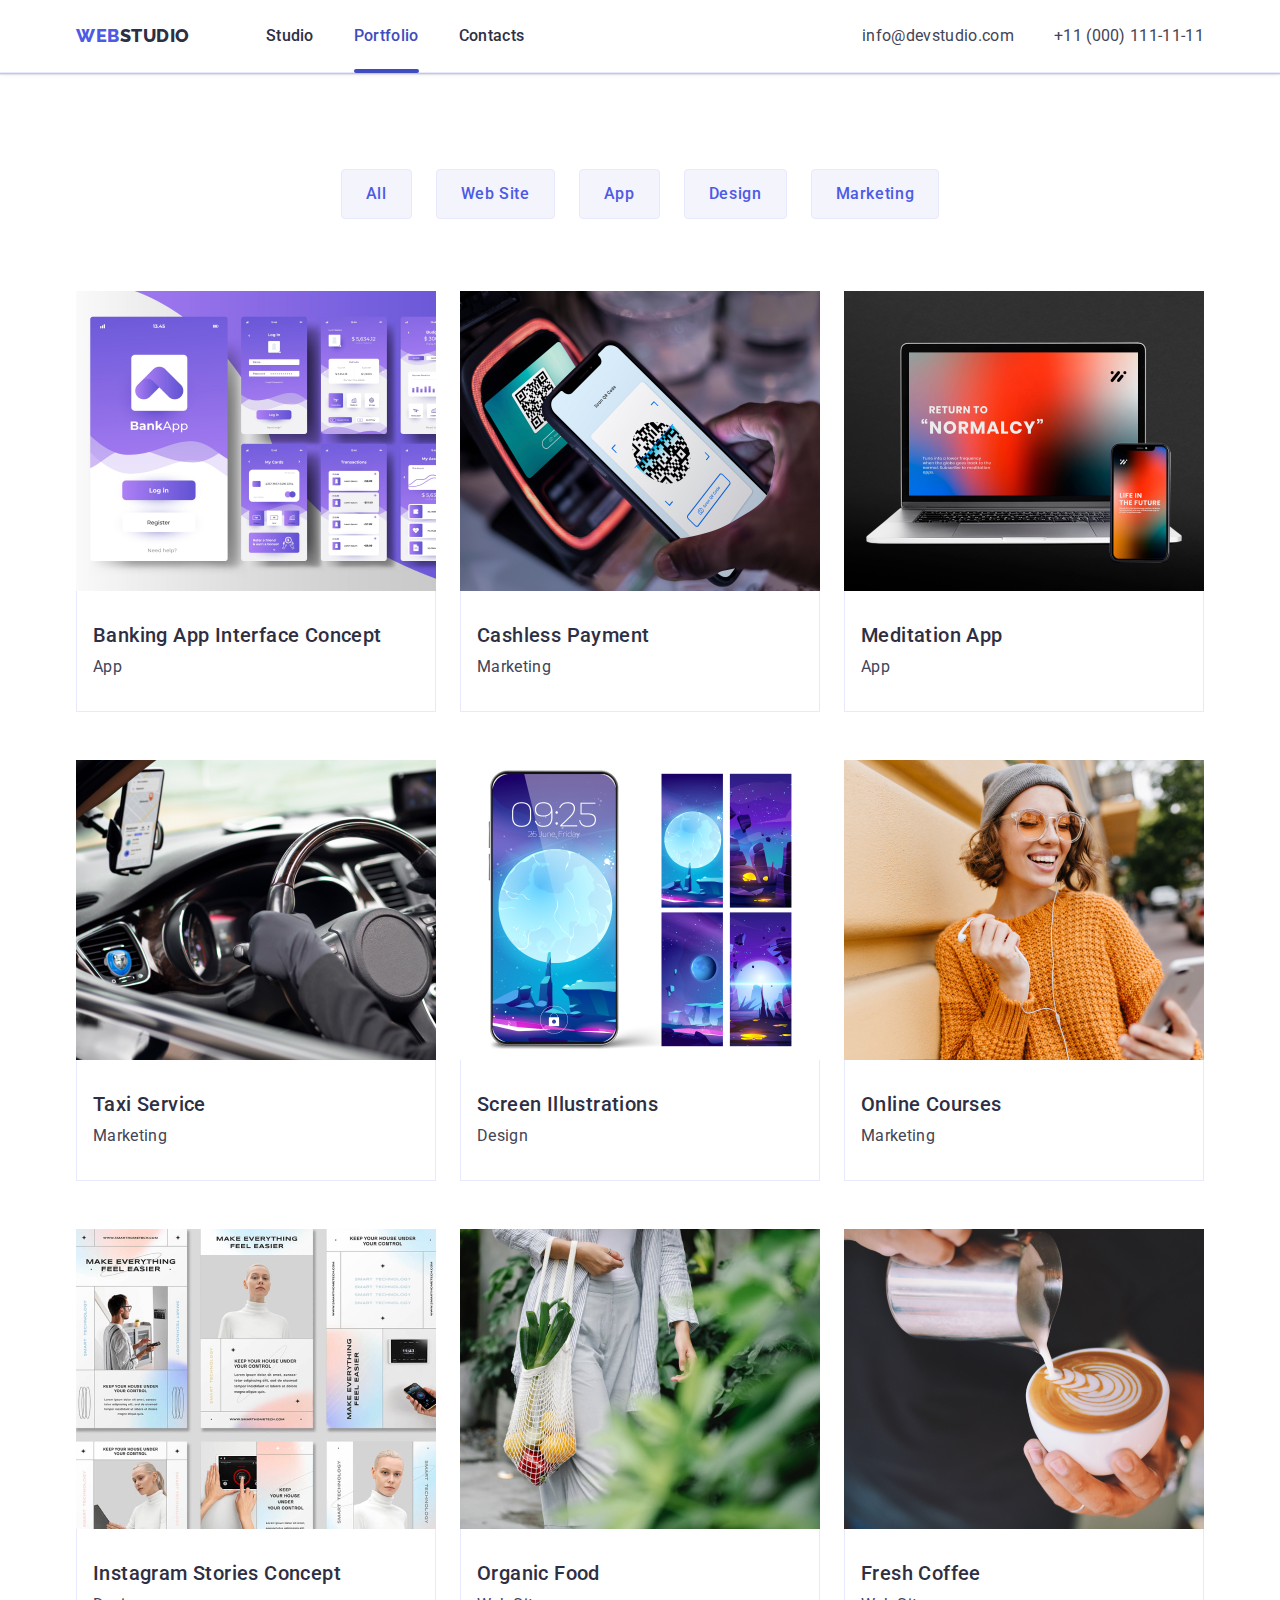
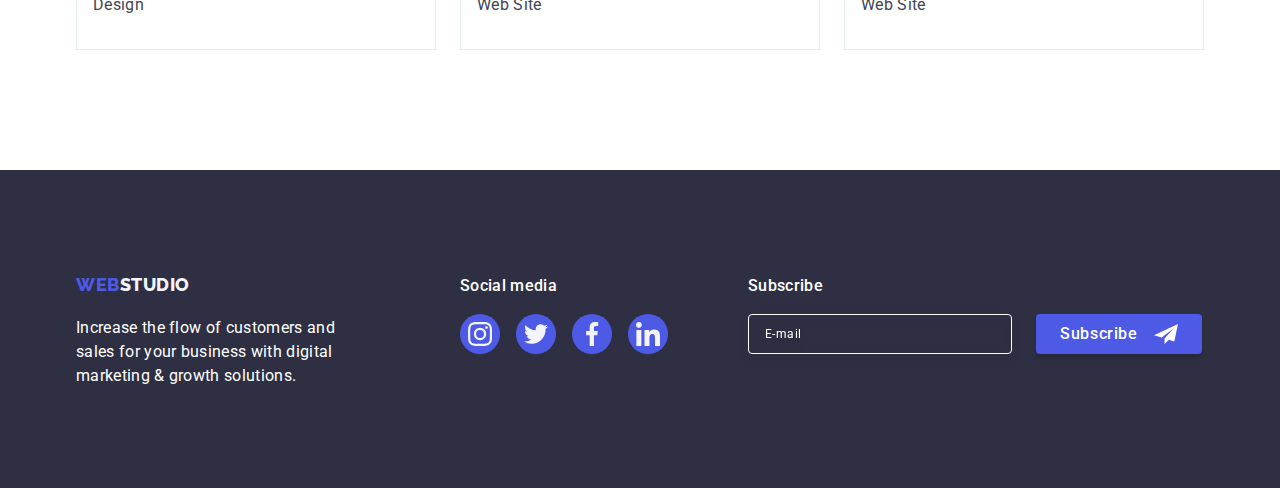
==== portfolio.html @ f2e8215e "Initial commit" ====
<!DOCTYPE html>
<html lang="en">
  <head>
    <meta charset="UTF-8" />
    <meta http-equiv="X-UA-Compatible" content="IE=edge" />
    <meta name="viewport" content="width=device-width, initial-scale=1.0" />
    <title>Portfolio</title>
    <link rel="preconnect" href="https://fonts.googleapis.com" />
    <link rel="preconnect" href="https://fonts.gstatic.com" crossorigin />
    <link
      href="https://fonts.googleapis.com/css2?family=Raleway:wght@800&family=Roboto:wght@400;500;700;900&display=swap"
      rel="stylesheet"
    />
    <link
      rel="stylesheet"
      href="https://cdnjs.cloudflare.com/ajax/libs/modern-normalize/1.1.0/modern-normalize.min.css"
    />
    <link rel="stylesheet" href="./css/styles.css" />
  </head>
  <body>
    <header class="page-header">
      <div class="header-container container">
        <nav class="page-navigation">
          <a class="logo-link-text header-logo link" href="./index.html"
            >Web<span class="logo-link-dark">Studio</span></a
          >
          <ul class="menu list">
            <li class="menu-item">
              <a class="menu-link link" href="./index.html">Studio</a>
            </li>
            <li class="menu-item">
              <a class="menu-link current-menu-link link" href="./portfolio.html">Portfolio</a>
            </li>
            <li class="menu-item">
              <a class="menu-link link" href="">Contacts</a>
            </li>
          </ul>
        </nav>
        <address class="adress">
          <ul class="adress-list list">
            <li>
              <a class="adress-link link" href="mailto:info@devstudio.com">info@devstudio.com</a>
            </li>
            <li>
              <a class="adress-link link" href="tel:+110001111111">+11 (000) 111-11-11</a>
            </li>
          </ul>
        </address>
      </div>
    </header>
    <main>
      <section class="portfolio-section">
        <div class="portfolio-container container">
          <h1 class="visually-hidden">Portfolio</h1>
          <ul class="filter-btn-list list">
            <li><button class="filter-btn" type="button">All</button></li>
            <li><button class="filter-btn" type="button">Web Site</button></li>
            <li><button class="filter-btn" type="button">App</button></li>
            <li><button class="filter-btn" type="button">Design</button></li>
            <li><button class="filter-btn" type="button">Marketing</button></li>
          </ul>
          <ul class="portfolio-list list">
            <li class="portfolio-list-item">
              <a class="portfolio-link link" href="">
                <div class="portfolio-img-wrapper">
                  <img
                    src="./images/portfolio-images/portfolio-image-1.jpg"
                    alt="Banking App Interface Concept"
                    width="360"
                    height="300"
                  />
                  <p class="overlay">
                    14 Stylish and User-Friendly App Design Concepts · Task Manager App · Calorie
                    Tracker App · Exotic Fruit Ecommerce App · Cloud Storage App
                  </p>
                </div>
                <div class="portfolio-list-item-description">
                  <h2 class="portfolio-list-header">Banking App Interface Concept</h2>
                  <p class="portfolio-filter">App</p>
                </div>
              </a>
            </li>
            <li class="portfolio-list-item">
              <a class="portfolio-link link" href="">
                <div class="portfolio-img-wrapper">
                  <img
                    src="./images/portfolio-images/portfolio-image-2.jpg"
                    alt="Cashless Payment"
                    width="360"
                    height="300"
                  />
                  <p class="overlay">
                    14 Stylish and User-Friendly App Design Concepts · Task Manager App · Calorie
                    Tracker App · Exotic Fruit Ecommerce App · Cloud Storage App
                  </p>
                </div>
                <div class="portfolio-list-item-description">
                  <h2 class="portfolio-list-header">Cashless Payment</h2>
                  <p class="portfolio-filter">Marketing</p>
                </div>
              </a>
            </li>
            <li class="portfolio-list-item">
              <a class="portfolio-link link" href="">
                <div class="portfolio-img-wrapper">
                  <img
                    src="./images/portfolio-images/portfolio-image-3.jpg"
                    alt="Meditation App"
                    width="360"
                    height="300"
                  />
                  <p class="overlay">
                    14 Stylish and User-Friendly App Design Concepts · Task Manager App · Calorie
                    Tracker App · Exotic Fruit Ecommerce App · Cloud Storage App
                  </p>
                </div>
                <div class="portfolio-list-item-description">
                  <h2 class="portfolio-list-header">Meditation App</h2>
                  <p class="portfolio-filter">App</p>
                </div>
              </a>
            </li>
            <li class="portfolio-list-item">
              <a class="portfolio-link link" href="">
                <div class="portfolio-img-wrapper">
                  <img
                    src="./images/portfolio-images/portfolio-image-4.jpg"
                    alt="Taxi Service"
                    width="360"
                    height="300"
                  />
                  <p class="overlay">
                    14 Stylish and User-Friendly App Design Concepts · Task Manager App · Calorie
                    Tracker App · Exotic Fruit Ecommerce App · Cloud Storage App
                  </p>
                </div>
                <div class="portfolio-list-item-description">
                  <h2 class="portfolio-list-header">Taxi Service</h2>
                  <p class="portfolio-filter">Marketing</p>
                </div>
              </a>
            </li>
            <li class="portfolio-list-item">
              <a class="portfolio-link link" href="">
                <div class="portfolio-img-wrapper">
                  <img
                    src="./images/portfolio-images/portfolio-image-5.jpg"
                    alt="Screen Illustrations"
                    width="360"
                    height="300"
                  />
                  <p class="overlay">
                    14 Stylish and User-Friendly App Design Concepts · Task Manager App · Calorie
                    Tracker App · Exotic Fruit Ecommerce App · Cloud Storage App
                  </p>
                </div>
                <div class="portfolio-list-item-description">
                  <h2 class="portfolio-list-header">Screen Illustrations</h2>
                  <p class="portfolio-filter">Design</p>
                </div>
              </a>
            </li>
            <li class="portfolio-list-item">
              <a class="portfolio-link link" href="">
                <div class="portfolio-img-wrapper">
                  <img
                    src="./images/portfolio-images/portfolio-image-6.jpg"
                    alt="Online Courses"
                    width="360"
                    height="300"
                  />
                  <p class="overlay">
                    14 Stylish and User-Friendly App Design Concepts · Task Manager App · Calorie
                    Tracker App · Exotic Fruit Ecommerce App · Cloud Storage App
                  </p>
                </div>
                <div class="portfolio-list-item-description">
                  <h2 class="portfolio-list-header">Online Courses</h2>
                  <p class="portfolio-filter">Marketing</p>
                </div>
              </a>
            </li>
            <li class="portfolio-list-item">
              <a class="portfolio-link link" href="">
                <div class="portfolio-img-wrapper">
                  <img
                    src="./images/portfolio-images/portfolio-image-7.jpg"
                    alt="Instagram Stories Concept"
                    width="360"
                    height="300"
                  />
                  <p class="overlay">
                    14 Stylish and User-Friendly App Design Concepts · Task Manager App · Calorie
                    Tracker App · Exotic Fruit Ecommerce App · Cloud Storage App
                  </p>
                </div>
                <div class="portfolio-list-item-description">
                  <h2 class="portfolio-list-header">Instagram Stories Concept</h2>
                  <p class="portfolio-filter">Design</p>
                </div>
              </a>
            </li>
            <li class="portfolio-list-item">
              <a class="portfolio-link link" href="">
                <div class="portfolio-img-wrapper">
                  <img
                    src="./images/portfolio-images/portfolio-image-8.jpg"
                    alt="Organic Food"
                    width="360"
                    height="300"
                  />
                  <p class="overlay">
                    14 Stylish and User-Friendly App Design Concepts · Task Manager App · Calorie
                    Tracker App · Exotic Fruit Ecommerce App · Cloud Storage App
                  </p>
                </div>
                <div class="portfolio-list-item-description">
                  <h2 class="portfolio-list-header">Organic Food</h2>
                  <p class="portfolio-filter">Web Site</p>
                </div>
              </a>
            </li>
            <li class="portfolio-list-item">
              <a class="portfolio-link link" href="">
                <div class="portfolio-img-wrapper">
                  <img
                    src="./images/portfolio-images/portfolio-image-9.jpg"
                    alt="Fresh Coffee"
                    width="360"
                    height="300"
                  />
                  <p class="overlay">
                    14 Stylish and User-Friendly App Design Concepts · Task Manager App · Calorie
                    Tracker App · Exotic Fruit Ecommerce App · Cloud Storage App
                  </p>
                </div>
                <div class="portfolio-list-item-description">
                  <h2 class="portfolio-list-header">Fresh Coffee</h2>
                  <p class="portfolio-filter">Web Site</p>
                </div>
              </a>
            </li>
          </ul>
        </div>
      </section>
    </main>
    <footer class="footer">
      <div class="footer-container container">
        <div class="footer-left-side">
          <a class="logo-link-text footer-link link" href="./index.html"
            >Web<span class="logo-link-light">Studio</span></a
          >
          <p class="footer-text">
            Increase the flow of customers and sales for your business with digital marketing &
            growth solutions.
          </p>
        </div>
        <div class="footer-center">
          <p class="social-media-text">Social media</p>
          <ul class="social-media-list-footer list">
            <li class="social-media-list-footer-item">
              <a href="" class="social-media-link-footer link"
                ><svg
                  class="social-media-icon-footer"
                  aria-label="instagram icon"
                  width="24"
                  height="24"
                >
                  <use href="./images/icons.svg#icon-instagram-icon"></use></svg
              ></a>
            </li>
            <li class="social-media-list-footer-item">
              <a href="" class="social-media-link-footer link"
                ><svg
                  class="social-media-icon-footer"
                  aria-label="twitter icon"
                  width="24"
                  height="24"
                >
                  <use href="./images/icons.svg#icon-twitter-icon"></use></svg
              ></a>
            </li>
            <li class="social-media-list-footer-item">
              <a href="" class="social-media-link-footer link"
                ><svg
                  class="social-media-icon-footer"
                  aria-label="facebook icon"
                  width="24"
                  height="24"
                >
                  <use href="./images/icons.svg#icon-facebook-icon"></use></svg
              ></a>
            </li>
            <li class="social-media-list-footer-item">
              <a href="" class="social-media-link-footer link"
                ><svg
                  class="social-media-icon-footer"
                  aria-label="linkedin icon"
                  width="24"
                  height="24"
                >
                  <use href="./images/icons.svg#icon-linkedin-icon"></use></svg
              ></a>
            </li>
          </ul>
        </div>
        <div class="subscribe-wrapper">
          <p class="subscribe-wrapper-text">Subscribe</p>
          <form class="email-form">
            <label class="subscribe-wrapper">
              <input type="email" name="user-email" class="email-form-input" placeholder="E-mail" />
            </label>
            <button type="submit" class="subscribe-button">
              Subscribe<svg class="subscribe-icon" width="24" height="24">
                <use href="./images/icons.svg#icon-subscribe-icon"></use>
              </svg>
            </button>
          </form>
        </div>
      </div>
    </footer>
  </body>
</html>
---- css/styles.css ----
:root {
  --main-font-family: 'Roboto', sans-serif;
  --secondary-font-family-family: 'Raleway', sans-serif;
  --primary-text-color-theme-dark: #434455;
  --primary-text-color-theme-light: #ffffff;
  --secondary-text-color-theme-dark: #2e2f42;
  --secondary-text-color-theme-light: #f4f4fd;
  --accent-color: #404bbf;
  --primary-color: #4d5ae5;
  --portfolio-btn-color: #e7e9fc;
  --link-customer-color: #8e8f99;
}
.list {
  list-style: none;
}

.link {
  text-decoration: none;
}

button {
  cursor: pointer;
}

h1,
h2,
h3,
h4,
p {
  margin-top: 0;
  margin-bottom: 0;
}

ul,
ol {
  margin-top: 0;
  margin-bottom: 0;
  padding-left: 0;
}

img {
  display: block;
}

body {
  font-family: var(--main-font-family);
  color: var(--primary-text-color-theme-dark);
  background-color: var(--primary-text-color-theme-light);
}

.container {
  padding: 0 15px;
  width: 1158px;
  margin: 0 auto;
}

.section {
  padding-top: 120px;
  padding-bottom: 120px;
}

.visually-hidden {
  position: absolute;
  white-space: nowrap;
  width: 1px;
  height: 1px;
  overflow: hidden;
  border: 0;
  padding: 0;
  clip: rect(0 0 0 0);
  clip-path: inset(50%);
  margin: -1px;
}

/* Index */
/* HEADER */
.page-header {
  border-bottom: 1px solid var(--portfolio-btn-color);
  box-shadow: 0px 2px 1px rgba(46, 47, 66, 0.08), 0px 1px 1px rgba(46, 47, 66, 0.16),
    0px 1px 6px rgba(46, 47, 66, 0.08);
}
.header-container {
  display: flex;
  align-items: center;
}
.page-navigation {
  display: flex;
  align-items: center;
}
.menu {
  display: flex;
  gap: 40px;
}
.adress-list {
  display: flex;
}
.header-logo {
  margin-right: 76px;
}
.logo-link-text {
  font-family: var(--secondary-font-family-family);
  font-weight: 800;
  font-size: 18px;
  line-height: 1.17;
  align-items: center;
  letter-spacing: 0.03em;
  text-transform: uppercase;
  color: var(--primary-color);
}
.logo-link-dark {
  font-family: var(--secondary-font-family-family);
  font-weight: 800;
  font-size: 18px;
  line-height: 1.17;
  align-items: center;
  letter-spacing: 0.03em;
  text-transform: uppercase;
  color: var(--secondary-text-color-theme-dark);
}
.menu-link {
  font-family: var(--main-font-family);
  font-weight: 500;
  font-size: 16px;
  line-height: 1.5;
  letter-spacing: 0.02em;
  padding: 24px 0;
  display: block;
  color: var(--secondary-text-color-theme-dark);
  transition: color 250ms cubic-bezier(0.4, 0, 0.2, 1);
}
.menu-link:hover,
.menu-link:focus {
  color: var(--accent-color);
}
.current-menu-link {
  position: relative;
  color: var(--accent-color);
}
.current-menu-link::after {
  content: '';
  position: absolute;
  display: block;
  width: 100%;
  height: 4px;
  left: 0px;
  bottom: -1px;
  background: var(--accent-color);
  border-radius: 2px;
}
.adress-link {
  font-family: var(--main-font-family);
  font-weight: 400;
  font-size: 16px;
  line-height: 1.5;
  letter-spacing: 0.02em;
  color: var(--primary-text-color-theme-dark);
  transition: color 250ms cubic-bezier(0.4, 0, 0.2, 1);
}
.adress {
  font-style: normal;
  margin-left: auto;
}
.adress-list {
  gap: 40px;
}
.adress-link:hover,
.adress-link:focus {
  color: var(--accent-color);
}
/* MAIN */
/* HERO */
.hero {
  background-color: var(--secondary-text-color-theme-dark);
  background-image: linear-gradient(rgba(46, 47, 66, 0.7), rgba(46, 47, 66, 0.7)),
    url(../images/hero/bg.jpg);
  background-size: cover;
  max-width: 1440px;
  background-repeat: no-repeat;
  background-position: center;
  padding-top: 188px;
  padding-bottom: 188px;
  margin-left: auto;
  margin-right: auto;
  align-items: center;
}
.hero-header {
  margin-left: auto;
  margin-right: auto;
  margin-bottom: 48px;
  max-width: 496px;
  font-family: var(--main-font-family);
  font-weight: 700;
  font-size: 56px;
  line-height: 1.07;
  text-align: center;
  letter-spacing: 0.02em;
  color: var(--primary-text-color-theme-light);
}
.modal-open-btn {
  min-width: 169px;
  padding: 16px 32px;
  font-family: var(--main-font-family);
  font-weight: 500;
  font-size: 16px;
  line-height: 1.5;
  letter-spacing: 0.04em;
  color: var(--primary-text-color-theme-light);
  background-color: var(--primary-color);
  display: block;
  margin: 0 auto 0 auto;
  border-radius: 4px;
  border: none;
  box-shadow: 0px 4px 4px rgba(0, 0, 0, 0.15);
  transition: background-color 250ms cubic-bezier(0.4, 0, 0.2, 1);
}
.modal-open-btn:hover,
.modal-open-btn:focus {
  background-color: var(--accent-color);
}
/* SECOND SECTION */
.second-section {
  padding-top: 0;
}
.values-list {
  display: flex;
  gap: 24px;
}
.values-list-header {
  font-family: var(--main-font-family);
  font-weight: 500;
  font-size: 20px;
  line-height: 1.2;
  letter-spacing: 0.02em;
  margin-bottom: 8px;
  color: var(--secondary-text-color-theme-dark);
}
.values-list-item {
  width: calc((100% - 72px) / 4);
}
.values-container {
  content: '';
  display: flex;
  justify-content: center;
  align-items: center;
  width: 264px;
  height: 112px;
  border-radius: 4px;
  margin-bottom: 8px;
  background-color: var(--secondary-text-color-theme-light);
}
.values-list-text {
  font-family: var(--main-font-family);
  font-size: 16px;
  line-height: 1.5;
  letter-spacing: 0.02em;
  color: var(--primary-text-color-theme-dark);
}
.secondary-header {
  margin-bottom: 72px;
  font-family: var(--main-font-family);
  font-weight: 700;
  font-size: 36px;
  line-height: 1.1;
  text-align: center;
  letter-spacing: 0.02em;
  text-transform: capitalize;
  color: var(--secondary-text-color-theme-dark);
}
/* THIRD SECTION */
.jobs-list {
  display: flex;
  gap: 24px;
}
/* TEAM SECTION */
.team-list {
  display: flex;
  gap: 24px;
}
.team-list-item {
  flex-basis: calc((100%-72px) / 4);
  border-radius: 0px 0px 4px 4px;
  box-shadow: 0px 1px 6px rgba(46, 47, 66, 0.08), 0px 1px 1px rgba(46, 47, 66, 0.16),
    0px 2px 1px rgba(46, 47, 66, 0.08);
  background-color: var(--primary-text-color-theme-light);
}
.team {
  background-color: var(--secondary-text-color-theme-light);
}
.team-list-header {
  font-family: var(--main-font-family);
  font-weight: 500;
  font-size: 20px;
  line-height: 1.2;
  text-align: center;
  letter-spacing: 0.02em;
  color: var(--secondary-text-color-theme-dark);
  margin-bottom: 8px;
}
.team-position {
  font-family: var(--main-font-family);
  font-size: 16px;
  line-height: 1.5;
  text-align: center;
  margin-bottom: 8px;
  letter-spacing: 0.02em;
  color: var(--primary-text-color-theme-dark);
}
.team-list-item-member {
  padding: 32px 0;
  border-radius: 0px 0px 4px 4px;
}
.social-media-list {
  display: flex;
  justify-content: center;
  gap: 24px;
}
.social-media-link {
  display: flex;
  justify-content: center;
  align-items: center;
  width: 40px;
  height: 40px;
  border-radius: 50%;
  background-color: var(--primary-color);
  transition: background-color 250ms cubic-bezier(0.4, 0, 0.2, 1);
}
.social-media-link:hover,
.social-media-link:focus {
  background-color: var(--accent-color);
}
.social-media-icon {
  fill: var(--secondary-text-color-theme-light);
}
/* CUSTOMERS SECTION */
.customers-list {
  display: flex;
  gap: 24px;
  justify-content: center;
}
.customers-list-item {
  width: calc((100% - 120px) / 6);
}
.customer-link {
  display: flex;
  justify-content: center;
  align-items: center;
  box-sizing: border-box;
  width: 168px;
  height: 88px;
  border: 1px solid var(--link-customer-color);
  border-radius: 4px;
  color: var(--link-customer-color);
  transition: border-color 250ms cubic-bezier(0.4, 0, 0.2, 1),
    color 250ms cubic-bezier(0.4, 0, 0.2, 1);
}
.customer-link:hover,
.customer-link:focus {
  border: 1px solid var(--accent-color);
  color: var(--accent-color);
}
.customer-icon {
  fill: currentColor;
}
/* FOOTER */
.footer {
  background-color: var(--secondary-text-color-theme-dark);
  padding-top: 100px;
  padding-bottom: 100px;
}
.footer-link {
  display: inline-block;
  margin-bottom: 16px;
}
.logo-link-light {
  font-family: var(--secondary-font-family-family);
  font-weight: 800;
  font-size: 18px;
  line-height: 1.67;
  align-items: center;
  letter-spacing: 0.03em;
  text-transform: uppercase;
  color: var(--secondary-text-color-theme-light);
}
.footer-text {
  width: 264px;
  font-family: var(--main-font-family);
  font-size: 16px;
  line-height: 1.5;
  letter-spacing: 0.02em;
  color: var(--primary-text-color-theme-light);
}
.social-media-text {
  font-family: var(--main-font-family);
  font-weight: 500;
  font-size: 16px;
  line-height: 1.5;
  margin-bottom: 16px;
  letter-spacing: 0.02em;
  color: var(--primary-text-color-theme-light);
}
.footer-container {
  display: flex;
  align-items: baseline;
}
.footer-left-side {
  margin-right: 120px;
}
.social-media-list-footer {
  display: flex;
  gap: 16px;
}
.social-media-link-footer {
  display: flex;
  justify-content: center;
  align-items: center;
  width: 40px;
  height: 40px;
  border-radius: 50%;
  background-color: var(--primary-color);
  transition: background-color 250ms cubic-bezier(0.4, 0, 0.2, 1);
}
.social-media-link-footer:hover,
.social-media-link-footer:focus {
  background-color: #31d0aa;
}
.social-media-icon-footer {
  fill: var(--secondary-text-color-theme-light);
}
.footer-center {
  margin-right: 80px;
}
.subscribe-wrapper-text {
  margin-bottom: 16px;
  font-weight: 500;
  font-size: 16px;
  line-height: 1.5;
  letter-spacing: 0.02em;
  color: var(--primary-text-color-theme-light);
}
.email-form {
  display: flex;
}
.email-form-input {
  font-family: var(--main-font-family);
  font-size: 12px;
  line-height: 1.5;
  letter-spacing: 0.04em;
  color: var(--primary-text-color-theme-light);
  padding-left: 16px;
  width: 264px;
  height: 40px;
  border: 1px solid var(--primary-text-color-theme-light);
  filter: drop-shadow(0px 4px 4px rgba(0, 0, 0, 0.15));
  border-radius: 4px;
  background-color: transparent;
  transition: border-color 250ms cubic-bezier(0.4, 0, 0.2, 1);
}
.email-form-input::placeholder {
  color: var(--primary-text-color-theme-light);
}
.email-form-input:focus {
  outline: none;
  border-color: #31d0aa;
}
.subscribe-wrapper {
  margin-right: 24px;
}
.subscribe-button {
  min-width: 165px;
  height: 40px;
  padding: 8px 24px;
  font-family: var(--main-font-family);
  font-weight: 500;
  font-size: 16px;
  line-height: 1.5;
  letter-spacing: 0.04em;
  color: var(--primary-text-color-theme-light);
  background-color: var(--primary-color);
  display: flex;
  align-items: center;
  justify-content: center;
  border-radius: 4px;
  border: none;
  box-shadow: 0px 4px 4px rgba(0, 0, 0, 0.15);
  transition: background-color 250ms cubic-bezier(0.4, 0, 0.2, 1);
}
.subscribe-button:hover,
.subscribe-button:focus {
  background-color: var(--accent-color);
}
.subscribe-icon {
  margin-left: 16px;
  fill: var(--primary-text-color-theme-light);
}
/* Portfolio */
.portfolio-section {
  padding: 96px 0 120px;
}
.filter-btn-list {
  display: flex;
  gap: 24px;
  margin-bottom: 72px;
  align-items: center;
  justify-content: center;
}
.filter-btn {
  font-family: var(--main-font-family);
  font-weight: 500;
  font-size: 16px;
  line-height: 1.5;
  align-items: center;
  text-align: center;
  min-width: 69px;
  padding: 12px 24px;
  border-radius: 4px;
  border: 1px solid var(--portfolio-btn-color);
  letter-spacing: 0.04em;
  color: var(--primary-color);
  background-color: var(--secondary-text-color-theme-light);
  transition: color 250ms cubic-bezier(0.4, 0, 0.2, 1),
    background-color 250ms cubic-bezier(0.4, 0, 0.2, 1),
    border-color 250ms cubic-bezier(0.4, 0, 0.2, 1), box-shadow 250ms cubic-bezier(0.4, 0, 0.2, 1);
}
.filter-btn:hover,
.filter-btn:focus {
  color: var(--primary-text-color-theme-light);
  background-color: var(--accent-color);
  border: 1px solid transparent;
  box-shadow: 0px 3px 1px rgba(0, 0, 0, 0.1), 0px 2px 1px rgba(0, 0, 0, 0.08),
    0px 2px 2px rgba(0, 0, 0, 0.12);
}
.portfolio-list {
  display: flex;
  flex-wrap: wrap;
  column-gap: 24px;
  row-gap: 48px;
}
.portfolio-list-header {
  font-family: var(--main-font-family);
  font-weight: 500;
  font-size: 20px;
  line-height: 1.2;
  letter-spacing: 0.02em;
  margin-bottom: 8px;
  color: var(--secondary-text-color-theme-dark);
}
.portfolio-filter {
  font-family: var(--main-font-family);
  font-size: 16px;
  line-height: 1.5;
  letter-spacing: 0.02em;
  color: var(--primary-text-color-theme-dark);
}
.portfolio-link {
  display: block;
  transition: box-shadow 250ms cubic-bezier(0.4, 0, 0.2, 1);
}
.portfolio-list-item-description {
  border: 1px solid var(--portfolio-btn-color);
  border-top: none;
  padding: 32px 16px;
}
.portfolio-link:hover,
.portfolio-link:focus {
  box-shadow: 0px 1px 6px rgba(46, 47, 66, 0.08), 0px 1px 1px rgba(46, 47, 66, 0.16),
    0px 2px 1px rgba(46, 47, 66, 0.08);
}
.portfolio-img-wrapper {
  position: relative;
  overflow: hidden;
}
.overlay {
  position: absolute;
  top: 0;
  left: 0;
  width: 100%;
  height: 100%;
  padding: 40px 32px;
  font-family: var(--main-font-family);
  font-size: 16px;
  line-height: 1.5;
  letter-spacing: 0.02em;
  background-color: var(--primary-color);
  color: var(--secondary-text-color-theme-light);
  overflow: auto;
  transform: translateY(100%);
  transition: transform 250ms cubic-bezier(0.4, 0, 0.2, 1);
}
.portfolio-link:hover .overlay,
.portfolio-link:focus .overlay {
  transform: translateY(0%);
}
/* MODAL WINDOW */
.backdrop {
  position: fixed;
  top: 0;
  left: 0;
  width: 100%;
  height: 100%;
  background-color: rgba(46, 47, 66, 0.4);
  opacity: 1;
  visibility: visible;
  pointer-events: auto;
  transition: opacity 250ms cubic-bezier(0.4, 0, 0.2, 1),
    visibility 250ms cubic-bezier(0.4, 0, 0.2, 1);
}
.modal {
  position: absolute;
  top: 50%;
  left: 50%;
  transform: translate(-50%, -50%);
  width: 408px;
  min-height: 576px;
  padding: 72px 24px 24px 24px;
  background-color: #fcfcfc;
  box-shadow: 0px 1px 1px rgba(0, 0, 0, 0.14), 0px 1px 3px rgba(0, 0, 0, 0.12),
    0px 2px 1px rgba(0, 0, 0, 0.2);
  border-radius: 4px;
  transition: transform 250ms cubic-bezier(0.4, 0, 0.2, 1);
}
.modal-close-btn {
  position: absolute;
  top: 24px;
  right: 24px;
  display: flex;
  align-items: center;
  justify-content: center;
  padding: 0;
  width: 24px;
  height: 24px;
  padding-left: 0;
  padding-right: 0;
  background-color: var(--portfolio-btn-color);
  border: 1px solid rgba(0, 0, 0, 0.1);
  border-radius: 50%;
  transition: background-color 250ms cubic-bezier(0.4, 0, 0.2, 1),
    border 250ms cubic-bezier(0.4, 0, 0.2, 1);
}
.modal-close-btn:hover,
.modal-close-btn:focus {
  background-color: var(--accent-color);
  border: none;
}
.modal-close-btn:hover .modal-close-icon,
.modal-close-btn:focus .modal-close-icon {
  fill: #ffffff;
}
.modal-close-icon {
  fill: var(--secondary-text-color-theme-dark);
  transition: fill 250ms cubic-bezier(0.4, 0, 0.2, 1);
}
.is-hidden {
  opacity: 0;
  visibility: hidden;
  pointer-events: none;
}
.modal-text {
  font-family: var(--main-font-family);
  font-weight: 500;
  font-size: 16px;
  line-height: 1.5;
  text-align: center;
  letter-spacing: 0.02em;
  color: var(--secondary-text-color-theme-dark);
  margin-bottom: 16px;
}
.contact-form-wrapper {
  margin-bottom: 8px;
}
.contact-form-field-wrapper,
.contact-form-checkbox-wrapper {
  display: block;
  font-family: var(--main-font-family);
  margin-bottom: 4px;
  font-size: 12px;
  line-height: 1.17;
  letter-spacing: 0.04em;
  color: var(--link-customer-color);
}
.contact-form-input-wrapper {
  position: relative;
}
.contact-form-input {
  width: 100%;
  height: 40px;
  border: 1px solid rgba(46, 47, 66, 0.2);
  border-radius: 4px;
  background-color: transparent;
  padding-left: 38px;
  outline: transparent;
  transition: border-color 250ms cubic-bezier(0.4, 0, 0.2, 1);
}
.contact-form-input:focus {
  border-color: var(--primary-color);
}
.contact-form-input-icon {
  position: absolute;
  top: 50%;
  left: 16px;
  transform: translateY(-50%);
  display: block;
  fill: var(--secondary-text-color-theme-dark)
  transition: fill 250ms cubic-bezier(0.4, 0, 0.2, 1);
}
.contact-form-input:focus + .contact-form-input-icon {
  fill: var(--primary-color);
}
.contact-form-wrapper-field {
  margin-bottom: 16px;
}
.contact-form-message {
  resize: none;
  width: 100%;
  height: 120px;
  font-size: 12px;
  letter-spacing: 0.04em;
  color: rgba(46, 47, 66, 0.4);
  padding: 8px 16px;
  line-height: 1.17;
  border: 1px solid rgba(46, 47, 66, 0.2);
  border-radius: 4px;
  display: block;
  background-color: transparent;
  outline: transparent;
  transition: border-color 250ms cubic-bezier(0.4, 0, 0.2, 1);
}
.contact-form-message:focus {
  outline: none;
  border-color: var(--primary-color);
}
.checkbox-wrapper {
  margin-bottom: 24px;
}
.checkbox-wrapper-text {
  font-size: 12px;
  line-height: 1.17;
  letter-spacing: 0.04em;
  color: var(--link-customer-color);
}
.checkbox-icon {
  width: 16px;
  height: 16px;
  border: 1px solid rgba(46, 47, 66, 0.4);
  border-radius: 2px;
  margin-right: 8px;
  display: inline-flex;
  align-items: center;
  justify-content: center;
  fill: transparent;
}
.contact-form-checkbox {
  appearance: none;
  position: absolute;
}
.contact-form-own-checkbox {
  fill: var(--secondary-text-color-theme-light);
}
.contact-form-checkbox:checked + .checkbox-wrapper-text .checkbox-icon {
  background-color: var(--accent-color);
  border: none;
  fill: var(--primary-text-color-theme-light);
  border-color: var(--accent-color);
}
.privacy-link {
  color: var(--primary-color);
}
.contact-form-submit {
  display: block;
  min-width: 169px;
  margin-left: auto;
  margin-right: auto;
  padding: 16px 32px;
  border: none;
  border-radius: 4px;
  font-weight: 500;
  font-size: 16px;
  line-height: 1.5;
  letter-spacing: 0.04em;
  background-color: var(--primary-color);
  color: var(--primary-text-color-theme-light);
  box-shadow: 0px 4px 4px rgba(0, 0, 0, 0.15);
  transition: background-color 250ms cubic-bezier(0.4, 0, 0.2, 1);
}
.contact-form-submit:hover,
.contact-form-submit:focus {
  background-color: var(--accent-color);
}
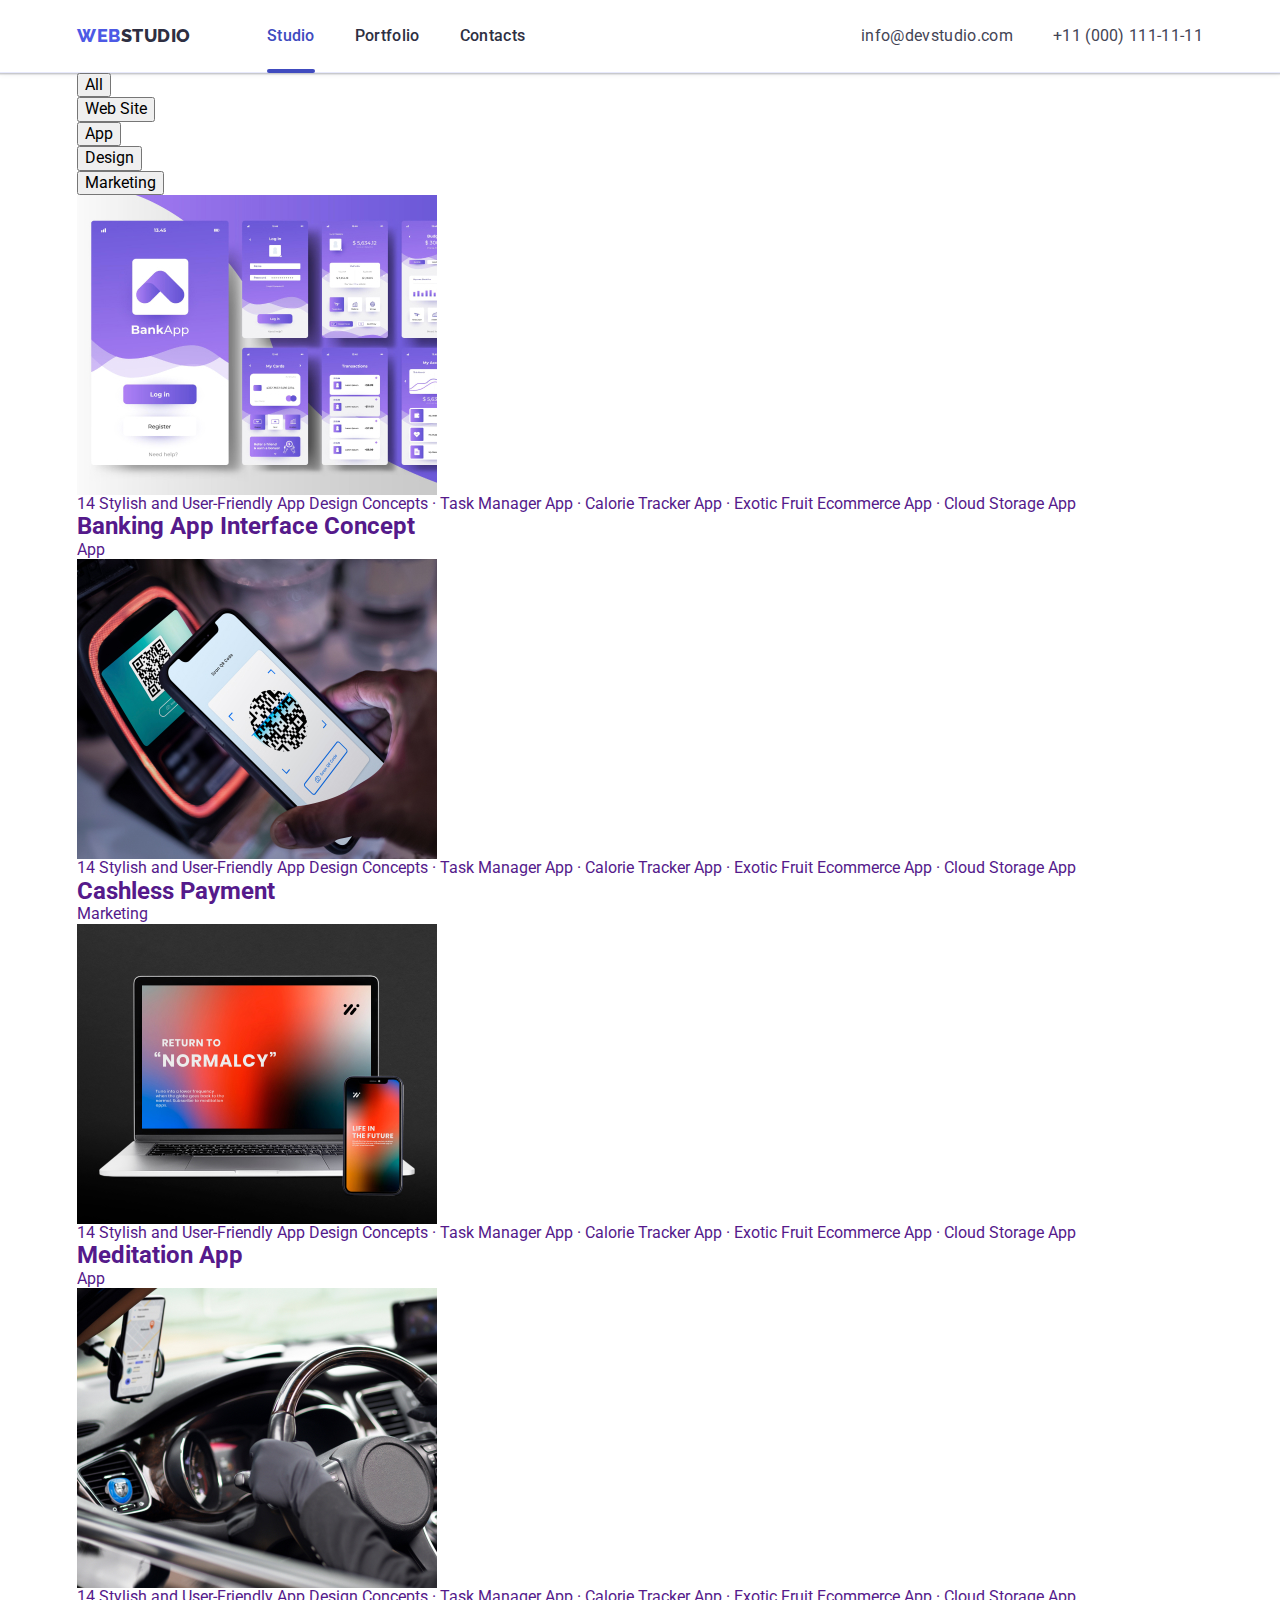
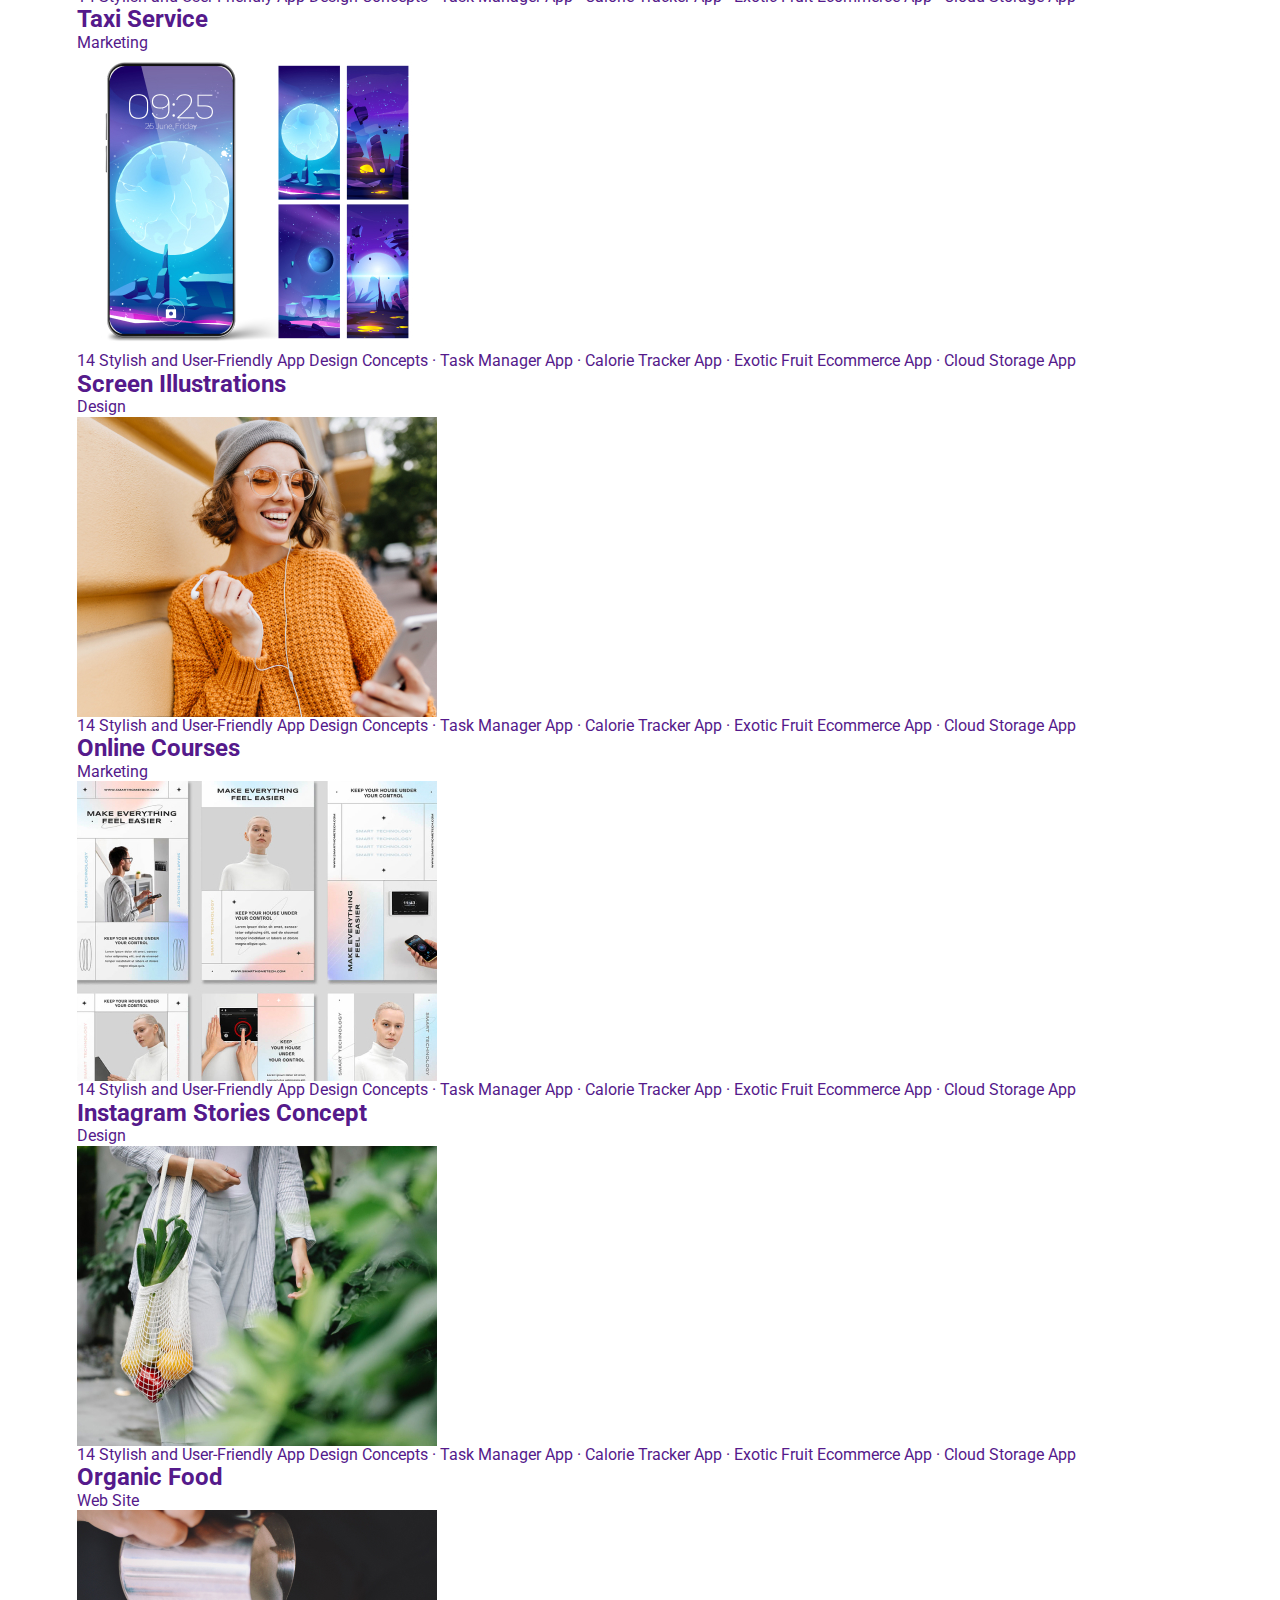
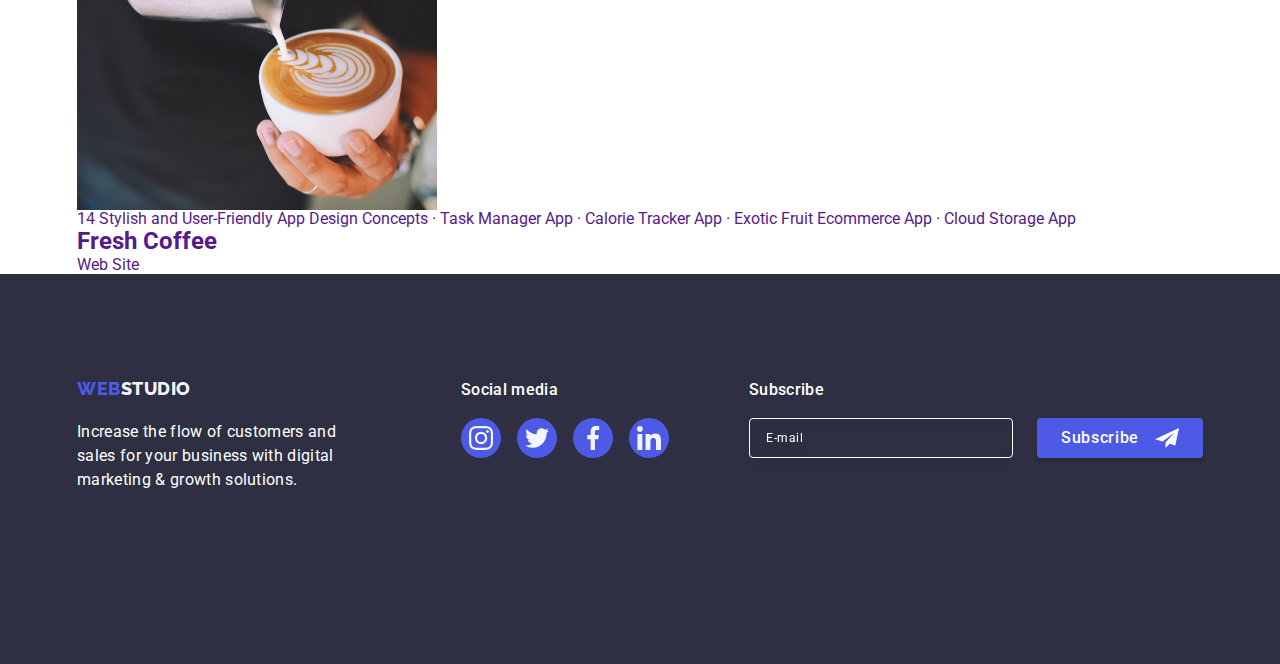
==== commit 5be4342a: "Upd" ====
--- a/portfolio.html
+++ b/portfolio.html
@@ -26,26 +26,115 @@
           >
           <ul class="menu list">
             <li class="menu-item">
-              <a class="menu-link link" href="./index.html">Studio</a>
+              <a class="menu-link current-menu-link link" href="./index.html">Studio</a>
             </li>
             <li class="menu-item">
-              <a class="menu-link current-menu-link link" href="./portfolio.html">Portfolio</a>
+              <a class="menu-link link" href="./portfolio.html">Portfolio</a>
             </li>
             <li class="menu-item">
               <a class="menu-link link" href="">Contacts</a>
             </li>
           </ul>
         </nav>
+        <button type="button" class="mobile-menu-open-btn js-open-menu" aria-expanded="false">
+          <svg class="mobile-menu-open-btn-icon" width="32" height="22">
+            <use href="./images/icons.svg#icon-burger-icon"></use>
+          </svg>
+        </button>
         <address class="adress">
           <ul class="adress-list list">
             <li>
-              <a class="adress-link link" href="mailto:info@devstudio.com">info@devstudio.com</a>
+              <a class="adress-link adress-link-email link" href="mailto:info@devstudio.com"
+                >info@devstudio.com</a
+              >
             </li>
             <li>
               <a class="adress-link link" href="tel:+110001111111">+11 (000) 111-11-11</a>
             </li>
           </ul>
         </address>
+      </div>
+      <div class="mobile-menu js-menu-container">
+        <div class="container mobile-menu-container">
+          <button class="mobile-menu-close-btn js-close-menu">
+            <svg class="mobile-menu-close-icon" width="8" height="8">
+              <use href="./images/icons.svg#icon-close-icon"></use>
+            </svg>
+          </button>
+          <ul class="mobile-menu-list list">
+            <li class="mobile-menu-item">
+              <a class="mobile-menu-link link" href="./index.html">Studio</a>
+            </li>
+            <li class="mobile-menu-item">
+              <a class="mobile-menu-link current-menu-link link" href="./portfolio.html"
+                >Portfolio</a
+              >
+            </li>
+            <li class="mobile-menu-item">
+              <a class="mobile-menu-link link" href="">Contacts</a>
+            </li>
+          </ul>
+          <ul class="mobile-adress-list list">
+            <li>
+              <a class="mobile-adress-link mobile-adress-link-tel link" href="tel:+110001111111"
+                >+11 (000) 111-11-11</a
+              >
+            </li>
+            <li>
+              <a
+                class="mobile-adress-link mobile-adress-link-email link"
+                href="mailto:info@devstudio.com"
+                >info@devstudio.com</a
+              >
+            </li>
+          </ul>
+          <ul class="social-media-list-mobile list">
+            <li class="social-media-list-mobile-item">
+              <a href="" class="social-media-link-mobile link"
+                ><svg
+                  class="social-media-icon-mobile"
+                  aria-label="instagram icon"
+                  width="24"
+                  height="24"
+                >
+                  <use href="./images/icons.svg#icon-instagram-icon"></use></svg
+              ></a>
+            </li>
+            <li class="social-media-list-mobile-item">
+              <a href="" class="social-media-link-mobile link"
+                ><svg
+                  class="social-media-icon-mobile"
+                  aria-label="twitter icon"
+                  width="24"
+                  height="24"
+                >
+                  <use href="./images/icons.svg#icon-twitter-icon"></use></svg
+              ></a>
+            </li>
+            <li class="social-media-list-mobile-item">
+              <a href="" class="social-media-link-mobile link"
+                ><svg
+                  class="social-media-icon-mobile"
+                  aria-label="facebook icon"
+                  width="24"
+                  height="24"
+                >
+                  <use href="./images/icons.svg#icon-facebook-icon"></use></svg
+              ></a>
+            </li>
+            <li class="social-media-list-mobile-item">
+              <a href="" class="social-media-link-mobile link"
+                ><svg
+                  class="social-media-icon-mobile"
+                  aria-label="linkedin icon"
+                  width="24"
+                  height="24"
+                >
+                  <use href="./images/icons.svg#icon-linkedin-icon"></use></svg
+              ></a>
+            </li>
+          </ul>
+        </div>
       </div>
     </header>
     <main>
@@ -304,7 +393,7 @@
             </li>
           </ul>
         </div>
-        <div class="subscribe-wrapper">
+        <div class="footer-right">
           <p class="subscribe-wrapper-text">Subscribe</p>
           <form class="email-form">
             <label class="subscribe-wrapper">
@@ -319,5 +408,6 @@
         </div>
       </div>
     </footer>
+    <script src="./js/mobile-menu.js"></script>
   </body>
 </html>
--- a/css/styles.css
+++ b/css/styles.css
@@ -49,14 +49,39 @@
 }
 
 .container {
-  padding: 0 15px;
-  width: 1158px;
-  margin: 0 auto;
-}
-
-.section {
+  width: 100%;
+  padding: 0 16px;
+}
+
+@media screen and (min-width: 428px) {
+  .container {
+    width: 428px;
+    margin: 0 auto;
+  }
+}
+
+@media screen and (min-width: 768px) {
+  .container {
+    width: 768px;
+  }
+}
+
+@media screen and (min-width: 1158px) {
+  .container {
+    width: 1158px;
+  }
+}
+
+ .section { 
+  padding-top: 96px;
+  padding-bottom: 96px;
+}
+
+@media screen and (min-width: 1158px) {
+  .section {
   padding-top: 120px;
   padding-bottom: 120px;
+  }
 }
 
 .visually-hidden {
@@ -81,21 +106,8 @@
 }
 .header-container {
   display: flex;
-  align-items: center;
-}
-.page-navigation {
-  display: flex;
-  align-items: center;
-}
-.menu {
-  display: flex;
-  gap: 40px;
-}
-.adress-list {
-  display: flex;
-}
-.header-logo {
-  margin-right: 76px;
+  justify-content: space-between;
+  align-items: center;
 }
 .logo-link-text {
   font-family: var(--secondary-font-family-family);
@@ -116,6 +128,138 @@
   letter-spacing: 0.03em;
   text-transform: uppercase;
   color: var(--secondary-text-color-theme-dark);
+}
+@media screen and (max-width: 767px) {
+  .menu {
+    display: none;
+  }
+  .adress {
+    display: none;
+  }
+  .page-header {
+  padding-top: 24px;
+  padding-bottom: 22px;
+  }
+  .mobile-menu-open-btn {
+    border: none;
+    background-color: transparent;
+    padding: 0;
+    line-height: 0;
+  }
+  .mobile-menu-open-btn-icon {
+    fill: var(--secondary-text-color-theme-dark);
+  }
+  .mobile-menu {
+    position: fixed;
+    top: 0;
+    left: 0;
+    width: 100%;
+    height: 100%;
+    background-color: var(--primary-text-color-theme-light);
+    opacity: 0;
+    visibility: hidden;
+    pointer-events: none;
+  }
+  .mobile-menu.is-open {
+    opacity: 1;
+    visibility: visible;
+    pointer-events: auto;
+  }
+  .mobile-menu-container {
+    position: relative;
+    padding-top: 80px;
+    padding-left: 40px;
+  }
+  .mobile-menu-close-btn {
+    position: absolute;
+    top: 24px;
+    right: 24px;
+    display: flex;
+    align-items: center;
+    justify-content: center;
+    width: 24px;
+    height: 24px;
+    background-color: var(--portfolio-btn-color);
+  border: 1px solid var(--secondary-text-color-theme-dark);
+  border-radius: 50%;
+    padding: 0;
+  }
+  .mobile-menu-list {
+    display: flex;
+    flex-direction: column;
+    align-items: flex-start;
+    padding: 0px;
+    gap: 40px;
+    margin-bottom: 284px;
+  }
+  .mobile-menu-link {
+    font-family: var(--main-font-family);
+    font-weight: 700;
+    font-size: 36px;
+    line-height: 1.11;
+    letter-spacing: 0.02em;
+    text-transform: capitalize;
+    color: var(--secondary-text-color-theme-dark);
+  }
+  .current-menu-link {
+    color: var(--accent-color);
+  }
+  .mobile-adress-link-tel {
+    font-family: var(--main-font-family);
+    display: block;
+    font-weight: 700;
+    font-size: 36px;
+    line-height: 1.11;
+    letter-spacing: 0.02em;
+    text-transform: capitalize;
+    color: var(--primary-color);
+    padding-bottom: 40px;
+  }
+  .mobile-adress-link-email {
+    font-family: var(--main-font-family);
+    display: block;
+    font-weight: 500;
+    font-size: 20px;
+    line-height: 1.2;
+    letter-spacing: 0.02em;
+    color: var(--primary-text-color-theme-dark);
+    padding-bottom: 48px;
+  }
+  .social-media-list-mobile {
+  display: flex;
+  gap: 56px;
+}
+.social-media-link-mobile {
+  display: flex;
+  justify-content: center;
+  align-items: center;
+  width: 40px;
+  height: 40px;
+  border-radius: 50%;
+  background-color: var(--primary-color);
+  transition: background-color 250ms cubic-bezier(0.4, 0, 0.2, 1);
+}
+.social-media-icon-mobile {
+  fill: var(--secondary-text-color-theme-light);
+}
+}
+@media screen and (min-width: 768px) {
+.mobile-menu {
+  display: none;
+}
+.mobile-menu-open-btn {
+    display: none;
+  }
+  .page-navigation {
+  display: flex;
+  align-items: center;
+  }
+  .menu {
+  display: flex;
+  gap: 40px;
+}
+.header-logo {
+  margin-right: 120px;
 }
 .menu-link {
   font-family: var(--main-font-family);
@@ -147,54 +291,58 @@
   background: var(--accent-color);
   border-radius: 2px;
 }
-.adress-link {
-  font-family: var(--main-font-family);
-  font-weight: 400;
-  font-size: 16px;
-  line-height: 1.5;
-  letter-spacing: 0.02em;
-  color: var(--primary-text-color-theme-dark);
-  transition: color 250ms cubic-bezier(0.4, 0, 0.2, 1);
-}
 .adress {
   font-style: normal;
   margin-left: auto;
 }
-.adress-list {
-  gap: 40px;
+.adress-link {
+  font-family: var(--main-font-family);
+  font-size: 12px;
+  display: block;
+  line-height: 1.17;
+  letter-spacing: 0.04em;
+  color: var(--primary-text-color-theme-dark);
+  transition: color 250ms cubic-bezier(0.4, 0, 0.2, 1);
 }
 .adress-link:hover,
 .adress-link:focus {
   color: var(--accent-color);
 }
+.adress-link-email {
+  padding-bottom: 12px;
+}
+}
+@media screen and (min-width: 1158px) {
+  .adress-list {
+  display: flex;
+  gap: 40px;
+  align-items: center;
+}
+.header-logo {
+  margin-right: 76px;
+}
+.adress-link {
+  font-size: 16px;
+  line-height: 1.5;
+  letter-spacing: 0.02em;
+  display: inline;
+}
+}
 /* MAIN */
 /* HERO */
-.hero {
+ .hero {
   background-color: var(--secondary-text-color-theme-dark);
   background-image: linear-gradient(rgba(46, 47, 66, 0.7), rgba(46, 47, 66, 0.7)),
-    url(../images/hero/bg.jpg);
+    url(../images/hero/mobile-bg.jpg);
   background-size: cover;
   max-width: 1440px;
   background-repeat: no-repeat;
   background-position: center;
-  padding-top: 188px;
-  padding-bottom: 188px;
+  padding-top: 112px;
+  padding-bottom: 112px;
   margin-left: auto;
   margin-right: auto;
   align-items: center;
-}
-.hero-header {
-  margin-left: auto;
-  margin-right: auto;
-  margin-bottom: 48px;
-  max-width: 496px;
-  font-family: var(--main-font-family);
-  font-weight: 700;
-  font-size: 56px;
-  line-height: 1.07;
-  text-align: center;
-  letter-spacing: 0.02em;
-  color: var(--primary-text-color-theme-light);
 }
 .modal-open-btn {
   min-width: 169px;
@@ -217,15 +365,127 @@
 .modal-open-btn:focus {
   background-color: var(--accent-color);
 }
+@media screen and (min-device-pixel-ratio: 2) and (max-width: 767px),
+  screen and (min-resolution: 192dpi) and (max-width: 767px),
+  screen and (min-resolution: 2dppx) and (max-width: 767px) {
+  .hero {
+    background-image: linear-gradient(rgba(46, 47, 66, 0.7), rgba(46, 47, 66, 0.7)), url(../images/hero/mobile-bg@2x.jpg);
+  }
+}
+@media screen and (min-width: 768px) {
+  .hero {
+    background-image: linear-gradient(rgba(46, 47, 66, 0.7), rgba(46, 47, 66, 0.7)), url(../images/hero/tablet-bg.jpg);
+  }
+}
+@media screen and (min-device-pixel-ratio: 2) and (min-width: 768px),
+  screen and (min-resolution: 192dpi) and (min-width: 768px),
+  screen and (min-resolution: 2dppx) and (min-width: 768px) {
+  .hero {
+    background-image: linear-gradient(rgba(46, 47, 66, 0.7), rgba(46, 47, 66, 0.7)), url(../images/hero/tablet-bg@2x.jpg);
+  }
+}
+@media screen and (min-width: 1200px) {
+  .hero {
+    background-image: linear-gradient(rgba(46, 47, 66, 0.7), rgba(46, 47, 66, 0.7)), url(../images/hero/desctop-bg.jpg);
+  }
+}
+@media screen and (min-device-pixel-ratio: 2) and (min-width: 1200px),
+  screen and (min-resolution: 192dpi) and (min-width: 1200px),
+  screen and (min-resolution: 2dppx) and (min-width: 1200px) {
+  .hero {
+    background-image: linear-gradient(rgba(46, 47, 66, 0.7), rgba(46, 47, 66, 0.7)), url(../images/hero/desctop-bg@2x.jpg);
+  }
+}
+@media screen and (max-width: 767px) {
+.hero-header {
+  margin-left: auto;
+  margin-right: auto;
+  margin-bottom: 72px;
+  max-width: 320px;
+  font-family: var(--main-font-family);
+  font-weight: 700;
+  font-size: 36px;
+  line-height: 1.11;
+  text-align: center;
+  letter-spacing: 0.02em;
+  text-transform: capitalize;
+  color: var(--primary-text-color-theme-light);
+}
+}
+@media screen and (min-width: 768px) {
+ .hero-header {
+  margin-left: auto;
+  margin-right: auto;
+  margin-bottom: 48px;
+  max-width: 496px;
+  font-family: var(--main-font-family);
+  font-weight: 700;
+  font-size: 56px;
+  line-height: 1.07;
+  text-align: center;
+  letter-spacing: 0.02em;
+  color: var(--primary-text-color-theme-light);
+} 
+}
+@media screen and (min-width: 768px) and (max-width: 1157px) {
+  .hero-header {
+    margin-bottom: 36px;
+  }
+}
 /* SECOND SECTION */
 .second-section {
   padding-top: 0;
 }
-.values-list {
-  display: flex;
+@media screen and (max-width: 767px) {
+  .values-list {
+  display: flex;
+  flex-direction: column;
+  align-items: flex-start;
+  padding: 0px;
+  gap: 8px;
+  }
+}
+@media screen and (max-width: 1157px) {
+  .values-container {
+    display: none;
+  }
+  .values-list {
+  display: flex;
+  flex-wrap: wrap;
+  column-gap: 24px;
+  row-gap: 72px;
+  }
+  .values-list-header {
+  font-family: var(--main-font-family);
+  font-weight: 700;
+  font-size: 36px;
+  line-height: 1.11;
+  text-align: center;
+  letter-spacing: 0.02em;
+  margin-bottom: 8px;
+  color: var(--secondary-text-color-theme-dark);
+}
+.values-list-text {
+  font-family: var(--main-font-family);
+  font-weight: 500;
+  font-size: 16px;
+  line-height: 1.5;
+  letter-spacing: 0.02em;
+  max-width: 396px;
+  color: var(--primary-text-color-theme-dark);
+}
+}
+@media screen and (min-width: 768px) {
+  .values-list-item {
+  width: calc((100% - 24px) / 2);
+}
+}
+@media screen and (min-width: 1158px) {
+  .values-list {
+    display: flex;
   gap: 24px;
-}
-.values-list-header {
+  }
+   .values-list-header { 
   font-family: var(--main-font-family);
   font-weight: 500;
   font-size: 20px;
@@ -255,55 +515,61 @@
   letter-spacing: 0.02em;
   color: var(--primary-text-color-theme-dark);
 }
-.secondary-header {
+}
+/* THIRD SECTION */
+.secondary-header { 
   margin-bottom: 72px;
   font-family: var(--main-font-family);
   font-weight: 700;
   font-size: 36px;
-  line-height: 1.1;
+  line-height: 1.11;
   text-align: center;
   letter-spacing: 0.02em;
   text-transform: capitalize;
   color: var(--secondary-text-color-theme-dark);
 }
-/* THIRD SECTION */
-.jobs-list {
+@media screen and (max-width: 1157px) {
+  .third-section {
+    display: none;
+  }
+}
+@media screen and (min-width: 1158px) {
+.third-section {
+  padding-top: 0px;
+}
+ .jobs-list {
   display: flex;
   gap: 24px;
 }
+}
 /* TEAM SECTION */
-.team-list {
-  display: flex;
-  gap: 24px;
+.team {
+  background-color: var(--secondary-text-color-theme-light);
+}
+.team-list-header {
+  font-family: var(--main-font-family);
+  font-weight: 500;
+  font-size: 20px;
+  line-height: 1.2;
+  text-align: center;
+  letter-spacing: 0.02em;
+  color: var(--secondary-text-color-theme-dark);
+  margin-bottom: 8px;
+}
+.team-position {
+  font-family: var(--main-font-family);
+  font-size: 16px;
+  line-height: 1.5;
+  text-align: center;
+  margin-bottom: 8px;
+  letter-spacing: 0.02em;
+  color: var(--primary-text-color-theme-dark);
 }
 .team-list-item {
-  flex-basis: calc((100%-72px) / 4);
   border-radius: 0px 0px 4px 4px;
   box-shadow: 0px 1px 6px rgba(46, 47, 66, 0.08), 0px 1px 1px rgba(46, 47, 66, 0.16),
     0px 2px 1px rgba(46, 47, 66, 0.08);
   background-color: var(--primary-text-color-theme-light);
-}
-.team {
-  background-color: var(--secondary-text-color-theme-light);
-}
-.team-list-header {
-  font-family: var(--main-font-family);
-  font-weight: 500;
-  font-size: 20px;
-  line-height: 1.2;
-  text-align: center;
-  letter-spacing: 0.02em;
-  color: var(--secondary-text-color-theme-dark);
-  margin-bottom: 8px;
-}
-.team-position {
-  font-family: var(--main-font-family);
-  font-size: 16px;
-  line-height: 1.5;
-  text-align: center;
-  margin-bottom: 8px;
-  letter-spacing: 0.02em;
-  color: var(--primary-text-color-theme-dark);
 }
 .team-list-item-member {
   padding: 32px 0;
@@ -324,22 +590,43 @@
   background-color: var(--primary-color);
   transition: background-color 250ms cubic-bezier(0.4, 0, 0.2, 1);
 }
+.social-media-icon {
+  fill: var(--secondary-text-color-theme-light);
+}
+@media screen and (max-width: 767px) {
+  .team-list {
+  display: flex;
+  flex-direction: column;
+  align-items: center;
+  padding: 0px;
+  gap: 72px;
+  }
+}
+@media screen and (min-width: 768px) {
+  .team-list {
+    display: flex;
+    flex-direction: row;
+    flex-wrap: wrap;
+    row-gap: 64px;
+    column-gap: 24px;
+     justify-content: center;
+  }
+ }
+@media screen and (min-width: 1158px) {
+  .team-list {
+  display: flex;
+  flex-wrap: nowrap;
+  gap: 24px;
+}
+.team-list-item {
+  width: calc((100%-72px) / 4);
+}
 .social-media-link:hover,
 .social-media-link:focus {
   background-color: var(--accent-color);
 }
-.social-media-icon {
-  fill: var(--secondary-text-color-theme-light);
 }
 /* CUSTOMERS SECTION */
-.customers-list {
-  display: flex;
-  gap: 24px;
-  justify-content: center;
-}
-.customers-list-item {
-  width: calc((100% - 120px) / 6);
-}
 .customer-link {
   display: flex;
   justify-content: center;
@@ -361,12 +648,36 @@
 .customer-icon {
   fill: currentColor;
 }
+@media screen and (max-width: 767px) {
+  .customers-list {
+    display: flex;
+    flex-direction: row;
+    flex-wrap: wrap;
+    row-gap: 72px;
+    column-gap: 16px;
+     justify-content: center;
+  }
+}
+@media screen and (min-width: 768px) {
+.customers-list {
+  display: flex;
+  flex-wrap: wrap;
+  column-gap: 24px;
+  row-gap: 72px;
+  justify-content: center;
+}
+}
+@media screen and (min-width: 1158px) {
+.customers-list {
+  display: flex;
+  gap: 24px;
+  justify-content: center;
+}
+.customers-list-item {
+  width: calc((100% - 120px) / 6);
+}
+}
 /* FOOTER */
-.footer {
-  background-color: var(--secondary-text-color-theme-dark);
-  padding-top: 100px;
-  padding-bottom: 100px;
-}
 .footer-link {
   display: inline-block;
   margin-bottom: 16px;
@@ -398,13 +709,6 @@
   letter-spacing: 0.02em;
   color: var(--primary-text-color-theme-light);
 }
-.footer-container {
-  display: flex;
-  align-items: baseline;
-}
-.footer-left-side {
-  margin-right: 120px;
-}
 .social-media-list-footer {
   display: flex;
   gap: 16px;
@@ -419,16 +723,13 @@
   background-color: var(--primary-color);
   transition: background-color 250ms cubic-bezier(0.4, 0, 0.2, 1);
 }
+.social-media-icon-footer {
+  fill: var(--secondary-text-color-theme-light);
+}
 .social-media-link-footer:hover,
 .social-media-link-footer:focus {
   background-color: #31d0aa;
 }
-.social-media-icon-footer {
-  fill: var(--secondary-text-color-theme-light);
-}
-.footer-center {
-  margin-right: 80px;
-}
 .subscribe-wrapper-text {
   margin-bottom: 16px;
   font-weight: 500;
@@ -436,9 +737,6 @@
   line-height: 1.5;
   letter-spacing: 0.02em;
   color: var(--primary-text-color-theme-light);
-}
-.email-form {
-  display: flex;
 }
 .email-form-input {
   font-family: var(--main-font-family);
@@ -462,9 +760,6 @@
   outline: none;
   border-color: #31d0aa;
 }
-.subscribe-wrapper {
-  margin-right: 24px;
-}
 .subscribe-button {
   min-width: 165px;
   height: 40px;
@@ -492,8 +787,83 @@
   margin-left: 16px;
   fill: var(--primary-text-color-theme-light);
 }
+@media screen and (max-width: 767px) {
+  .footer-link {
+    display: flex;
+    justify-content: center;
+    align-items: baseline;
+  }
+  .footer-text {
+    margin-left: auto;
+    margin-right: auto;
+    margin-bottom: 72px;
+  }
+  .social-media-text {
+    text-align: center;
+    margin-bottom: 16px;
+  }
+  .social-media-list-footer {
+    justify-content: center;
+  }
+  .subscribe-wrapper-text {
+    margin-top: 72px;
+    text-align: center;
+  }
+  .email-form-input {
+    width: 398px;
+  }
+  .subscribe-button {
+    margin-left: auto;
+    margin-right: auto;
+    margin-top: 16px;
+  }
+}
+@media screen and (max-width: 1157px) {
+  .footer {
+  background-color: var(--secondary-text-color-theme-dark);
+  padding-top: 96px;
+  padding-bottom: 96px;
+}
+}
+@media screen and (min-width: 768px) {
+  .footer-container {
+  display: flex;
+  flex-wrap: wrap;
+  justify-content: center;
+}
+.footer-left-side {
+  margin-right: 24px;
+  margin-bottom: 72px;
+}
+.email-form {
+  display: flex;
+  column-gap: 24px;
+  align-content: stretch;
+}
+}
+@media screen and (min-width: 1158px) {
+  .footer {
+  background-color: var(--secondary-text-color-theme-dark);
+  padding-top: 100px;
+  padding-bottom: 100px;
+}
+.footer-container {
+  display: flex;
+  flex-wrap: nowrap;
+  align-items: baseline;
+}
+.footer-left-side {
+  margin-right: 120px;
+}
+.footer-center {
+  margin-right: 80px;
+}
+.email-form {
+  display: flex;
+}
+}
 /* Portfolio */
-.portfolio-section {
+/* .portfolio-section {
   padding: 96px 0 120px;
 }
 .filter-btn-list {
@@ -589,7 +959,7 @@
 .portfolio-link:hover .overlay,
 .portfolio-link:focus .overlay {
   transform: translateY(0%);
-}
+} */
 /* MODAL WINDOW */
 .backdrop {
   position: fixed;
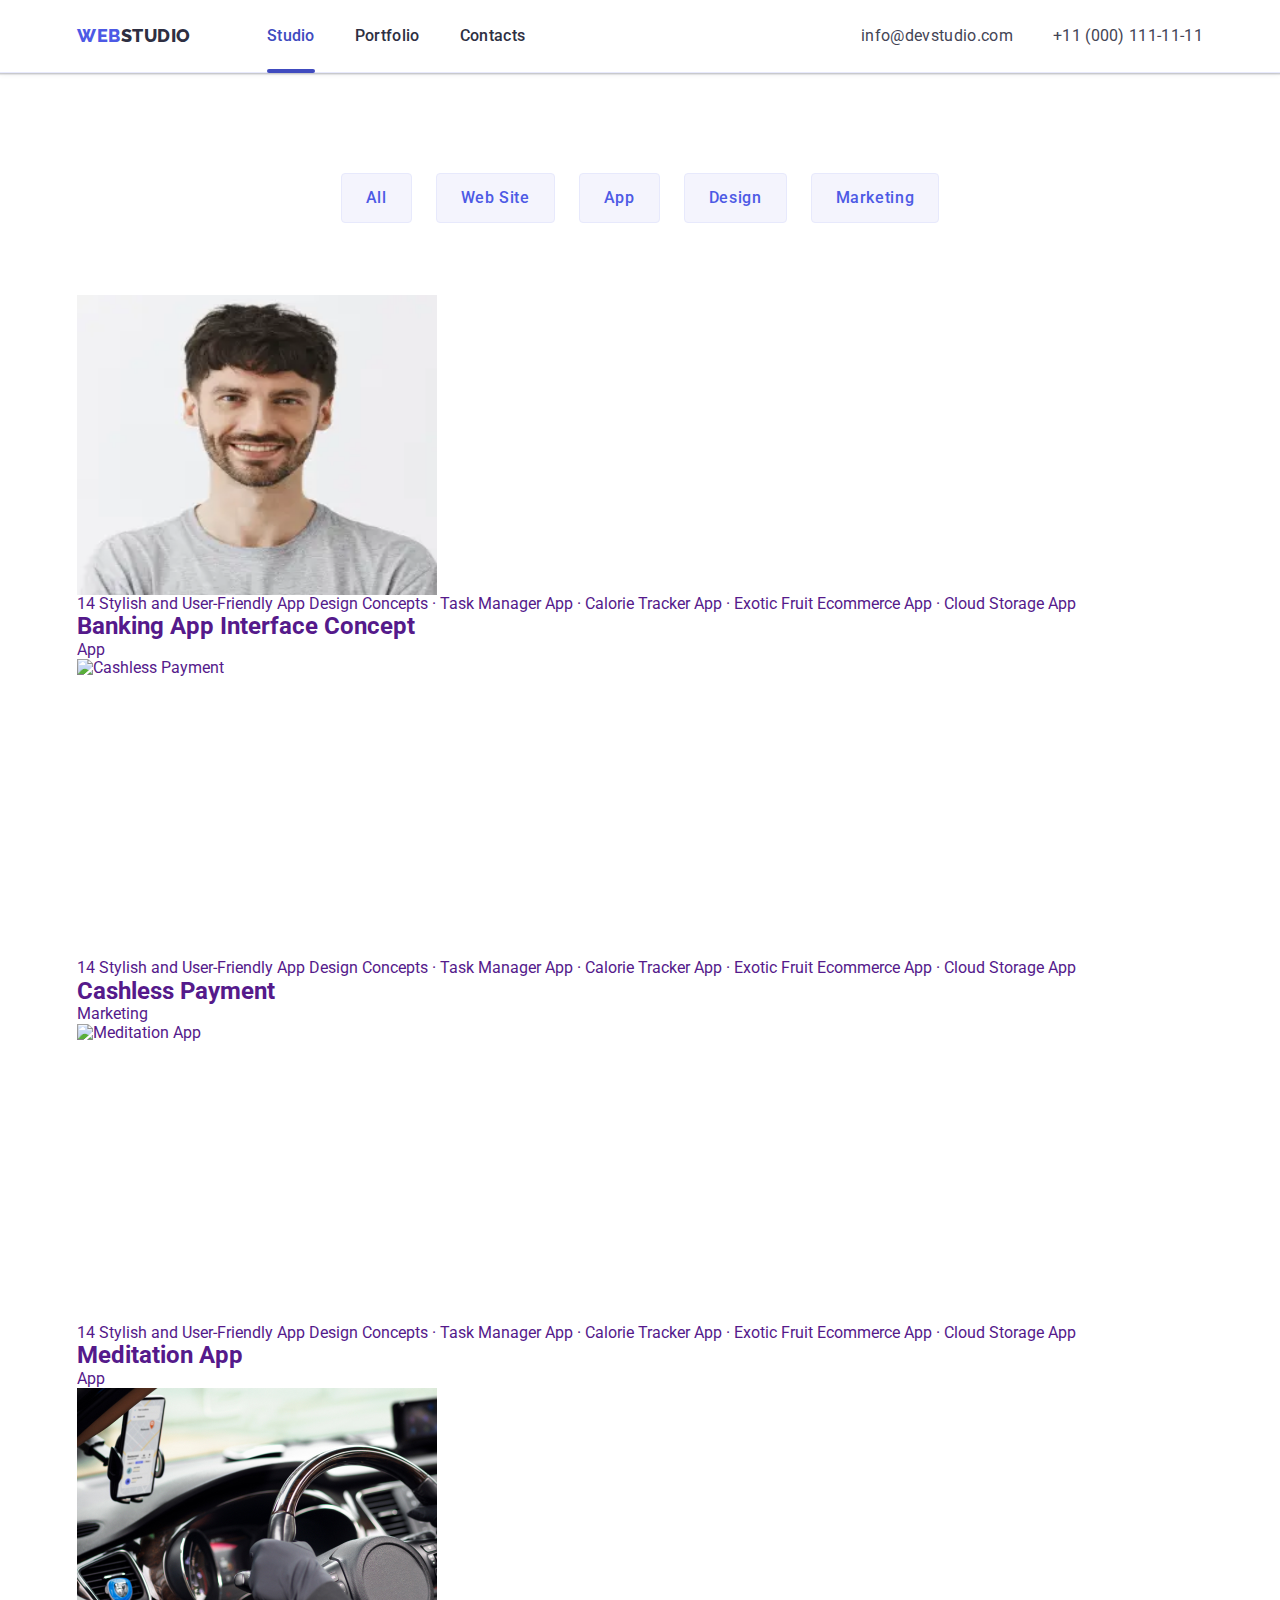
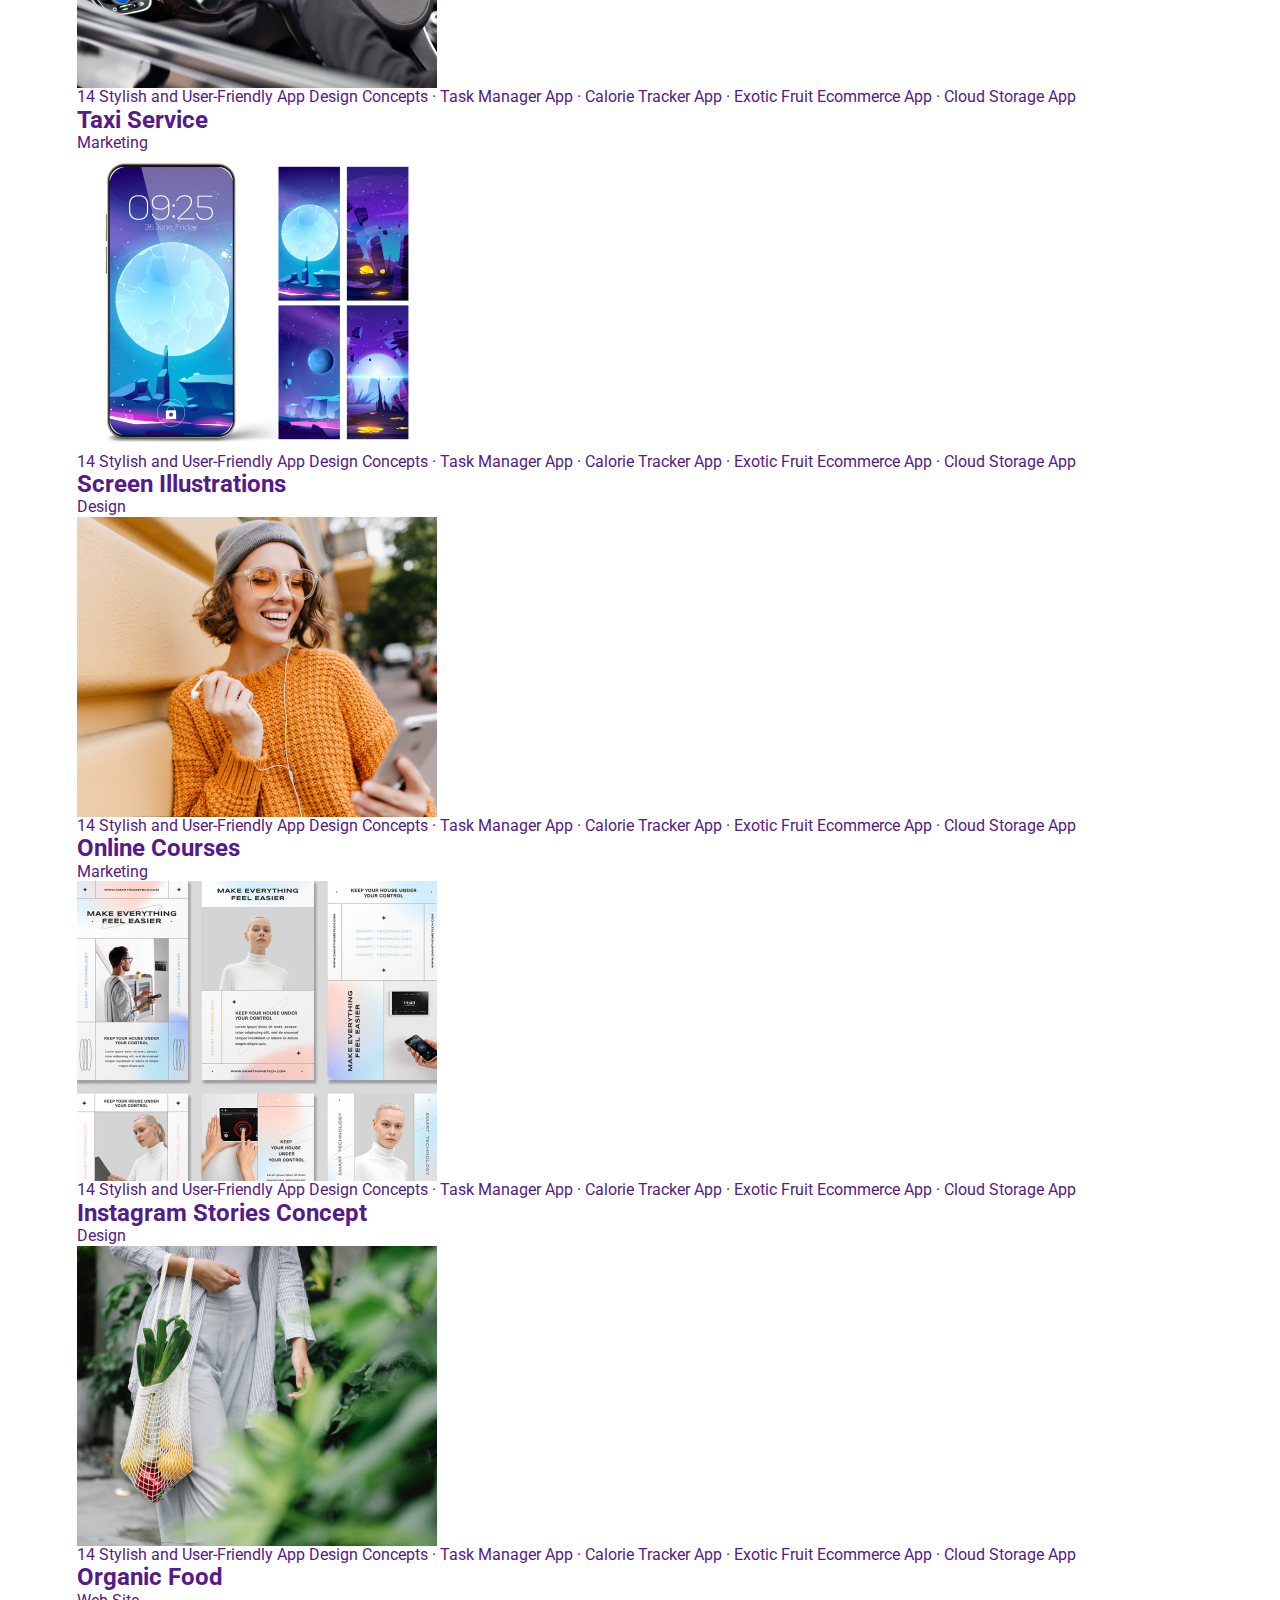
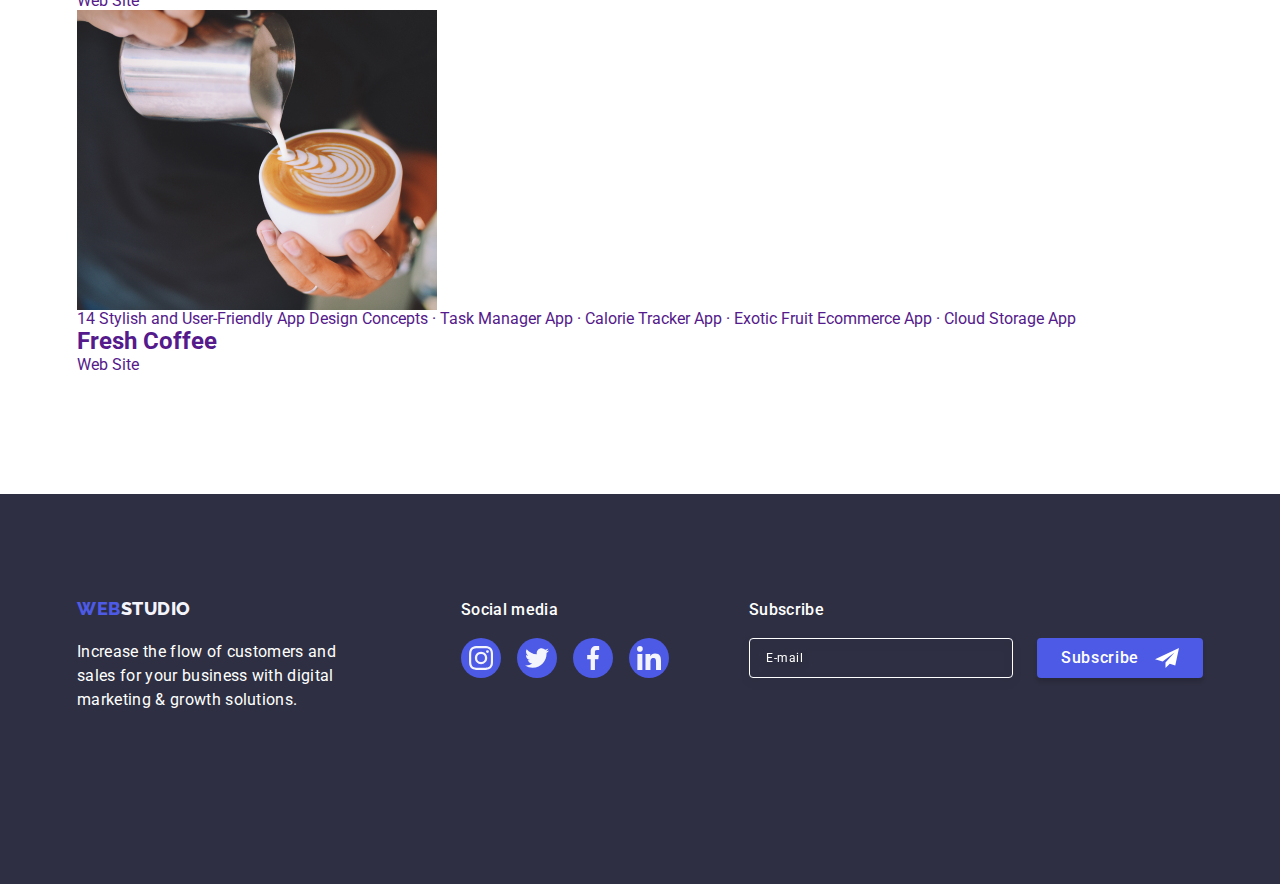
==== commit cca77833: "Update" ====
--- a/portfolio.html
+++ b/portfolio.html
@@ -152,6 +152,57 @@
             <li class="portfolio-list-item">
               <a class="portfolio-link link" href="">
                 <div class="portfolio-img-wrapper">
+                  <picture>
+                <!-- DESKTOP -->
+                <source
+                  srcset="
+                    ./images/our-team/daniel-wilson-desktop.webp    1x,
+                    ./images/our-team/daniel-wilson-desktop@2x.webp 2x
+                  "
+                  media="(min-width: 1158px)"
+                  type="image/webp"
+                />
+                <source
+                  srcset="
+                    ./images/our-team/daniel-wilson-desktop.jpg    1x,
+                    ./images/our-team/daniel-wilson-desktop@2x.jpg 2x
+                  "
+                  media="(min-width: 1158px)"
+                />
+
+                <!-- TABLET -->
+                <source
+                  srcset="
+                    ./images/our-team/daniel-wilson-tablet.webp    1x,
+                    ./images/our-team/daniel-wilson-tablet@2x.webp 2x
+                  "
+                  media="(min-width: 768px)"
+                  type="image/webp"
+                />
+                <source
+                  srcset="
+                    ./images/our-team/daniel-wilson-tablet.jpg    1x,
+                    ./images/our-team/daniel-wilson-tablet@2x.jpg 2x
+                  "
+                  media="(min-width: 768px)"
+                />
+
+                <!-- MOBILE -->
+                <source
+                  srcset="
+                    ./images/our-team/daniel-wilson-mobile.webp    1x,
+                    ./images/our-team/daniel-wilson-mobile@2x.webp 2x
+                  "
+                  media="(min-width: 428px)"
+                  type="image/webp"
+                />
+                <source
+                  srcset="
+                    ./images/our-team/daniel-wilson-mobile.jpg    1x,
+                    ./images/our-team/daniel-wilson-mobile@2x.jpg 2x
+                  "
+                  media="(min-width: 428px)"
+                />
                   <img
                     src="./images/portfolio-images/portfolio-image-1.jpg"
                     alt="Banking App Interface Concept"
--- a/css/styles.css
+++ b/css/styles.css
@@ -810,7 +810,7 @@
     text-align: center;
   }
   .email-form-input {
-    width: 398px;
+    width: 100%;
   }
   .subscribe-button {
     margin-left: auto;
@@ -863,9 +863,6 @@
 }
 }
 /* Portfolio */
-/* .portfolio-section {
-  padding: 96px 0 120px;
-}
 .filter-btn-list {
   display: flex;
   gap: 24px;
@@ -899,6 +896,28 @@
   box-shadow: 0px 3px 1px rgba(0, 0, 0, 0.1), 0px 2px 1px rgba(0, 0, 0, 0.08),
     0px 2px 2px rgba(0, 0, 0, 0.12);
 }
+@media screen and (max-width: 767px) {
+  .portfolio-section {
+  padding: 48px 0 48px;
+}
+  .filter-btn-list {
+    flex-wrap: wrap;
+    justify-content: flex-start;
+    row-gap: 16px;
+    column-gap: 24px;
+}
+}
+@media screen and (min-width: 768px) {
+  .portfolio-section {
+  padding: 64px 0 96px;
+}
+}
+@media screen and (min-width: 1158px) {
+  .portfolio-section {
+  padding: 100px 0 120px;
+}
+}
+/* 
 .portfolio-list {
   display: flex;
   flex-wrap: wrap;
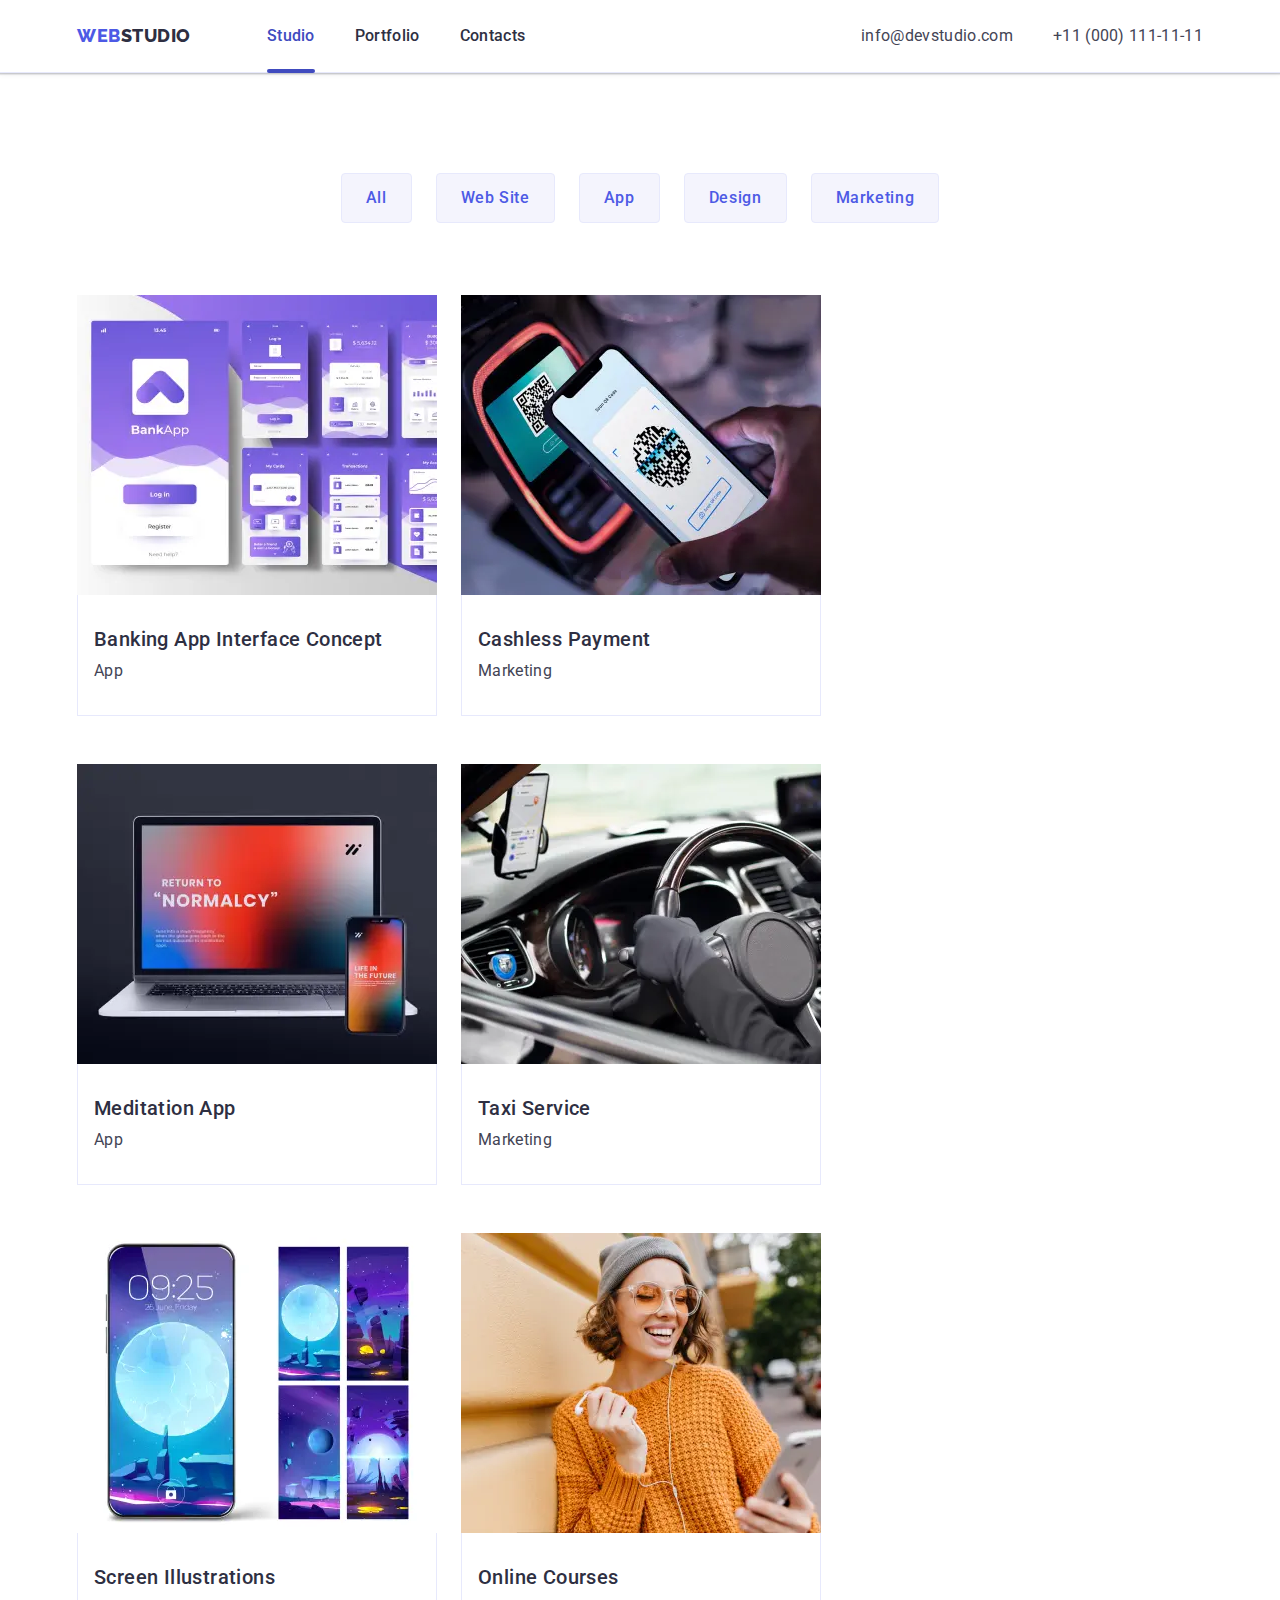
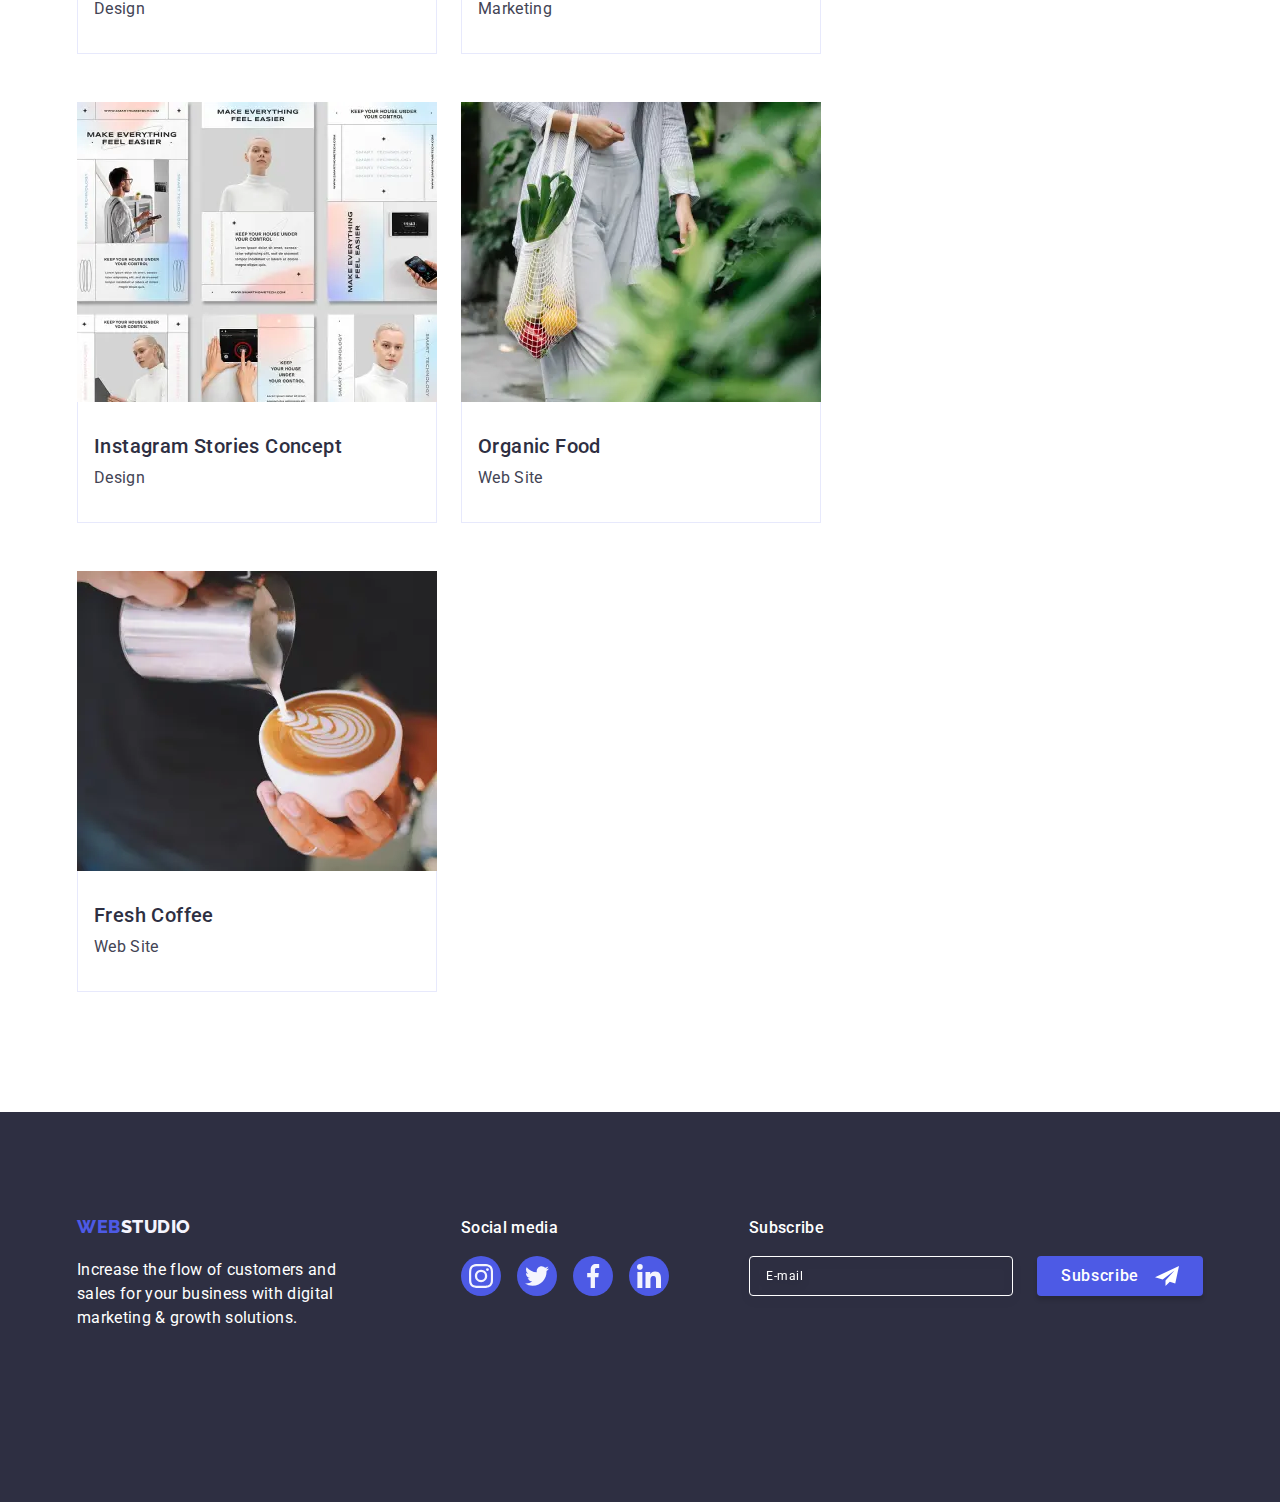
==== commit fc211ad5: "Upd" ====
--- a/portfolio.html
+++ b/portfolio.html
@@ -153,62 +153,63 @@
               <a class="portfolio-link link" href="">
                 <div class="portfolio-img-wrapper">
                   <picture>
-                <!-- DESKTOP -->
-                <source
-                  srcset="
-                    ./images/our-team/daniel-wilson-desktop.webp    1x,
-                    ./images/our-team/daniel-wilson-desktop@2x.webp 2x
-                  "
-                  media="(min-width: 1158px)"
-                  type="image/webp"
-                />
-                <source
-                  srcset="
-                    ./images/our-team/daniel-wilson-desktop.jpg    1x,
-                    ./images/our-team/daniel-wilson-desktop@2x.jpg 2x
-                  "
-                  media="(min-width: 1158px)"
-                />
-
-                <!-- TABLET -->
-                <source
-                  srcset="
-                    ./images/our-team/daniel-wilson-tablet.webp    1x,
-                    ./images/our-team/daniel-wilson-tablet@2x.webp 2x
-                  "
-                  media="(min-width: 768px)"
-                  type="image/webp"
-                />
-                <source
-                  srcset="
-                    ./images/our-team/daniel-wilson-tablet.jpg    1x,
-                    ./images/our-team/daniel-wilson-tablet@2x.jpg 2x
-                  "
-                  media="(min-width: 768px)"
-                />
-
-                <!-- MOBILE -->
-                <source
-                  srcset="
-                    ./images/our-team/daniel-wilson-mobile.webp    1x,
-                    ./images/our-team/daniel-wilson-mobile@2x.webp 2x
-                  "
-                  media="(min-width: 428px)"
-                  type="image/webp"
-                />
-                <source
-                  srcset="
-                    ./images/our-team/daniel-wilson-mobile.jpg    1x,
-                    ./images/our-team/daniel-wilson-mobile@2x.jpg 2x
-                  "
-                  media="(min-width: 428px)"
-                />
-                  <img
-                    src="./images/portfolio-images/portfolio-image-1.jpg"
-                    alt="Banking App Interface Concept"
-                    width="360"
-                    height="300"
-                  />
+                    <!-- DESKTOP -->
+                    <source
+                      srcset="
+                        ./images/portfolio-images/portfolio-image-desktop-1.webp    1x,
+                        ./images/portfolio-images/portfolio-image-desktop-1@2x.webp 2x
+                      "
+                      media="(min-width: 1158px)"
+                      type="image/webp"
+                    />
+                    <source
+                      srcset="
+                        ./images/portfolio-images/portfolio-image-desktop-1.jpg    1x,
+                        ./images/portfolio-images/portfolio-image-desktop-1@2x.jpg 2x
+                      "
+                      media="(min-width: 1158px)"
+                    />
+
+                    <!-- TABLET -->
+                    <source
+                      srcset="
+                        ./images/portfolio-images/portfolio-image-tablet-1.webp    1x,
+                        ./images/portfolio-images/portfolio-image-tablet-1@2x.webp 2x
+                      "
+                      media="(min-width: 768px)"
+                      type="image/webp"
+                    />
+                    <source
+                      srcset="
+                        ./images/portfolio-images/portfolio-image-tablet-1.jpg    1x,
+                        ./images/portfolio-images/portfolio-image-tablet-1@2x.jpg 2x
+                      "
+                      media="(min-width: 768px)"
+                    />
+
+                    <!-- MOBILE -->
+                    <source
+                      srcset="
+                        ./images/portfolio-images/portfolio-image-mobile-1.webp    1x,
+                        ./images/portfolio-images/portfolio-image-mobile-1@2x.webp 2x
+                      "
+                      media="(min-width: 428px)"
+                      type="image/webp"
+                    />
+                    <source
+                      srcset="
+                        ./images/portfolio-images/portfolio-image-mobile-1.jpg    1x,
+                        ./images/portfolio-images/portfolio-image-mobile-1@2x.jpg 2x
+                      "
+                      media="(min-width: 428px)"
+                    />
+                    <img
+                      src="./images/portfolio-images/portfolio-image-mobile-1.jpg"
+                      alt="Banking App Interface Concept"
+                      width="360"
+                      height="300"
+                    />
+                  </picture>
                   <p class="overlay">
                     14 Stylish and User-Friendly App Design Concepts · Task Manager App · Calorie
                     Tracker App · Exotic Fruit Ecommerce App · Cloud Storage App
@@ -223,12 +224,64 @@
             <li class="portfolio-list-item">
               <a class="portfolio-link link" href="">
                 <div class="portfolio-img-wrapper">
-                  <img
-                    src="./images/portfolio-images/portfolio-image-2.jpg"
-                    alt="Cashless Payment"
-                    width="360"
-                    height="300"
-                  />
+                  <picture>
+                    <!-- DESKTOP -->
+                    <source
+                      srcset="
+                        ./images/portfolio-images/portfolio-image-desktop-2.webp    1x,
+                        ./images/portfolio-images/portfolio-image-desktop-2@2x.webp 2x
+                      "
+                      media="(min-width: 1158px)"
+                      type="image/webp"
+                    />
+                    <source
+                      srcset="
+                        ./images/portfolio-images/portfolio-image-desktop-2.jpg    1x,
+                        ./images/portfolio-images/portfolio-image-desktop-2@2x.jpg 2x
+                      "
+                      media="(min-width: 1158px)"
+                    />
+
+                    <!-- TABLET -->
+                    <source
+                      srcset="
+                        ./images/portfolio-images/portfolio-image-tablet-2.webp    1x,
+                        ./images/portfolio-images/portfolio-image-tablet-2@2x.webp 2x
+                      "
+                      media="(min-width: 768px)"
+                      type="image/webp"
+                    />
+                    <source
+                      srcset="
+                        ./images/portfolio-images/portfolio-image-tablet-2.jpg    1x,
+                        ./images/portfolio-images/portfolio-image-tablet-2@2x.jpg 2x
+                      "
+                      media="(min-width: 768px)"
+                    />
+
+                    <!-- MOBILE -->
+                    <source
+                      srcset="
+                        ./images/portfolio-images/portfolio-image-mobile-2.webp    1x,
+                        ./images/portfolio-images/portfolio-image-mobile-2@2x.webp 2x
+                      "
+                      media="(min-width: 428px)"
+                      type="image/webp"
+                    />
+                    <source
+                      srcset="
+                        ./images/portfolio-images/portfolio-image-mobile-2.jpg    1x,
+                        ./images/portfolio-images/portfolio-image-mobile-2@2x.jpg 2x
+                      "
+                      media="(min-width: 428px)"
+                    />
+                    <img
+                      src="./images/portfolio-images/portfolio-image-mobile-2.jpg"
+                      alt="Cashless Payment"
+                      width="360"
+                      height="300"
+                    />
+                  </picture>
                   <p class="overlay">
                     14 Stylish and User-Friendly App Design Concepts · Task Manager App · Calorie
                     Tracker App · Exotic Fruit Ecommerce App · Cloud Storage App
@@ -243,12 +296,64 @@
             <li class="portfolio-list-item">
               <a class="portfolio-link link" href="">
                 <div class="portfolio-img-wrapper">
-                  <img
-                    src="./images/portfolio-images/portfolio-image-3.jpg"
-                    alt="Meditation App"
-                    width="360"
-                    height="300"
-                  />
+                  <picture>
+                    <!-- DESKTOP -->
+                    <source
+                      srcset="
+                        ./images/portfolio-images/portfolio-image-desktop-3.webp    1x,
+                        ./images/portfolio-images/portfolio-image-desktop-3@2x.webp 2x
+                      "
+                      media="(min-width: 1158px)"
+                      type="image/webp"
+                    />
+                    <source
+                      srcset="
+                        ./images/portfolio-images/portfolio-image-desktop-3.jpg    1x,
+                        ./images/portfolio-images/portfolio-image-desktop-3@2x.jpg 2x
+                      "
+                      media="(min-width: 1158px)"
+                    />
+
+                    <!-- TABLET -->
+                    <source
+                      srcset="
+                        ./images/portfolio-images/portfolio-image-tablet-3.webp    1x,
+                        ./images/portfolio-images/portfolio-image-tablet-3@2x.webp 2x
+                      "
+                      media="(min-width: 768px)"
+                      type="image/webp"
+                    />
+                    <source
+                      srcset="
+                        ./images/portfolio-images/portfolio-image-tablet-3.jpg    1x,
+                        ./images/portfolio-images/portfolio-image-tablet-3@2x.jpg 2x
+                      "
+                      media="(min-width: 768px)"
+                    />
+
+                    <!-- MOBILE -->
+                    <source
+                      srcset="
+                        ./images/portfolio-images/portfolio-image-mobile-3.webp    1x,
+                        ./images/portfolio-images/portfolio-image-mobile-3@2x.webp 2x
+                      "
+                      media="(min-width: 428px)"
+                      type="image/webp"
+                    />
+                    <source
+                      srcset="
+                        ./images/portfolio-images/portfolio-image-mobile-3.jpg    1x,
+                        ./images/portfolio-images/portfolio-image-mobile-3@2x.jpg 2x
+                      "
+                      media="(min-width: 428px)"
+                    />
+                    <img
+                      src="./images/portfolio-images/portfolio-image-mobile-3.jpg"
+                      alt="Meditation App"
+                      width="360"
+                      height="300"
+                    />
+                  </picture>
                   <p class="overlay">
                     14 Stylish and User-Friendly App Design Concepts · Task Manager App · Calorie
                     Tracker App · Exotic Fruit Ecommerce App · Cloud Storage App
@@ -263,12 +368,64 @@
             <li class="portfolio-list-item">
               <a class="portfolio-link link" href="">
                 <div class="portfolio-img-wrapper">
-                  <img
-                    src="./images/portfolio-images/portfolio-image-4.jpg"
-                    alt="Taxi Service"
-                    width="360"
-                    height="300"
-                  />
+                  <picture>
+                    <!-- DESKTOP -->
+                    <source
+                      srcset="
+                        ./images/portfolio-images/portfolio-image-desktop-4.webp    1x,
+                        ./images/portfolio-images/portfolio-image-desktop-4@2x.webp 2x
+                      "
+                      media="(min-width: 1158px)"
+                      type="image/webp"
+                    />
+                    <source
+                      srcset="
+                        ./images/portfolio-images/portfolio-image-desktop-4.jpg    1x,
+                        ./images/portfolio-images/portfolio-image-desktop-4@2x.jpg 2x
+                      "
+                      media="(min-width: 1158px)"
+                    />
+
+                    <!-- TABLET -->
+                    <source
+                      srcset="
+                        ./images/portfolio-images/portfolio-image-tablet-4.webp    1x,
+                        ./images/portfolio-images/portfolio-image-tablet-4@2x.webp 2x
+                      "
+                      media="(min-width: 768px)"
+                      type="image/webp"
+                    />
+                    <source
+                      srcset="
+                        ./images/portfolio-images/portfolio-image-tablet-4.jpg    1x,
+                        ./images/portfolio-images/portfolio-image-tablet-4@2x.jpg 2x
+                      "
+                      media="(min-width: 768px)"
+                    />
+
+                    <!-- MOBILE -->
+                    <source
+                      srcset="
+                        ./images/portfolio-images/portfolio-image-mobile-4.webp    1x,
+                        ./images/portfolio-images/portfolio-image-mobile-4@2x.webp 2x
+                      "
+                      media="(min-width: 428px)"
+                      type="image/webp"
+                    />
+                    <source
+                      srcset="
+                        ./images/portfolio-images/portfolio-image-mobile-4.jpg    1x,
+                        ./images/portfolio-images/portfolio-image-mobile-4@2x.jpg 2x
+                      "
+                      media="(min-width: 428px)"
+                    />
+                    <img
+                      src="./images/portfolio-images/portfolio-image-mobile-4.jpg"
+                      alt="Taxi Service"
+                      width="360"
+                      height="300"
+                    />
+                  </picture>
                   <p class="overlay">
                     14 Stylish and User-Friendly App Design Concepts · Task Manager App · Calorie
                     Tracker App · Exotic Fruit Ecommerce App · Cloud Storage App
@@ -283,12 +440,64 @@
             <li class="portfolio-list-item">
               <a class="portfolio-link link" href="">
                 <div class="portfolio-img-wrapper">
-                  <img
-                    src="./images/portfolio-images/portfolio-image-5.jpg"
-                    alt="Screen Illustrations"
-                    width="360"
-                    height="300"
-                  />
+                  <picture>
+                    <!-- DESKTOP -->
+                    <source
+                      srcset="
+                        ./images/portfolio-images/portfolio-image-desktop-5.webp    1x,
+                        ./images/portfolio-images/portfolio-image-desktop-5@2x.webp 2x
+                      "
+                      media="(min-width: 1158px)"
+                      type="image/webp"
+                    />
+                    <source
+                      srcset="
+                        ./images/portfolio-images/portfolio-image-desktop-5.jpg    1x,
+                        ./images/portfolio-images/portfolio-image-desktop-5@2x.jpg 2x
+                      "
+                      media="(min-width: 1158px)"
+                    />
+
+                    <!-- TABLET -->
+                    <source
+                      srcset="
+                        ./images/portfolio-images/portfolio-image-tablet-5.webp    1x,
+                        ./images/portfolio-images/portfolio-image-tablet-5@2x.webp 2x
+                      "
+                      media="(min-width: 768px)"
+                      type="image/webp"
+                    />
+                    <source
+                      srcset="
+                        ./images/portfolio-images/portfolio-image-tablet-5.jpg    1x,
+                        ./images/portfolio-images/portfolio-image-tablet-5@2x.jpg 2x
+                      "
+                      media="(min-width: 768px)"
+                    />
+
+                    <!-- MOBILE -->
+                    <source
+                      srcset="
+                        ./images/portfolio-images/portfolio-image-mobile-5.webp    1x,
+                        ./images/portfolio-images/portfolio-image-mobile-5@2x.webp 2x
+                      "
+                      media="(min-width: 428px)"
+                      type="image/webp"
+                    />
+                    <source
+                      srcset="
+                        ./images/portfolio-images/portfolio-image-mobile-5.jpg    1x,
+                        ./images/portfolio-images/portfolio-image-mobile-5@2x.jpg 2x
+                      "
+                      media="(min-width: 428px)"
+                    />
+                    <img
+                      src="./images/portfolio-images/portfolio-image-mobile-5.jpg"
+                      alt="Screen Illustrations"
+                      width="360"
+                      height="300"
+                    />
+                  </picture>
                   <p class="overlay">
                     14 Stylish and User-Friendly App Design Concepts · Task Manager App · Calorie
                     Tracker App · Exotic Fruit Ecommerce App · Cloud Storage App
@@ -303,12 +512,64 @@
             <li class="portfolio-list-item">
               <a class="portfolio-link link" href="">
                 <div class="portfolio-img-wrapper">
-                  <img
-                    src="./images/portfolio-images/portfolio-image-6.jpg"
-                    alt="Online Courses"
-                    width="360"
-                    height="300"
-                  />
+                  <picture>
+                    <!-- DESKTOP -->
+                    <source
+                      srcset="
+                        ./images/portfolio-images/portfolio-image-desktop-6.webp    1x,
+                        ./images/portfolio-images/portfolio-image-desktop-6@2x.webp 2x
+                      "
+                      media="(min-width: 1158px)"
+                      type="image/webp"
+                    />
+                    <source
+                      srcset="
+                        ./images/portfolio-images/portfolio-image-desktop-6.jpg    1x,
+                        ./images/portfolio-images/portfolio-image-desktop-6@2x.jpg 2x
+                      "
+                      media="(min-width: 1158px)"
+                    />
+
+                    <!-- TABLET -->
+                    <source
+                      srcset="
+                        ./images/portfolio-images/portfolio-image-tablet-6.webp    1x,
+                        ./images/portfolio-images/portfolio-image-tablet-6@2x.webp 2x
+                      "
+                      media="(min-width: 768px)"
+                      type="image/webp"
+                    />
+                    <source
+                      srcset="
+                        ./images/portfolio-images/portfolio-image-tablet-6.jpg    1x,
+                        ./images/portfolio-images/portfolio-image-tablet-6@2x.jpg 2x
+                      "
+                      media="(min-width: 768px)"
+                    />
+
+                    <!-- MOBILE -->
+                    <source
+                      srcset="
+                        ./images/portfolio-images/portfolio-image-mobile-6.webp    1x,
+                        ./images/portfolio-images/portfolio-image-mobile-6@2x.webp 2x
+                      "
+                      media="(min-width: 428px)"
+                      type="image/webp"
+                    />
+                    <source
+                      srcset="
+                        ./images/portfolio-images/portfolio-image-mobile-6.jpg    1x,
+                        ./images/portfolio-images/portfolio-image-mobile-6@2x.jpg 2x
+                      "
+                      media="(min-width: 428px)"
+                    />
+                    <img
+                      src="./images/portfolio-images/portfolio-image-mobile-6.jpg"
+                      alt="Online Courses"
+                      width="360"
+                      height="300"
+                    />
+                  </picture>
                   <p class="overlay">
                     14 Stylish and User-Friendly App Design Concepts · Task Manager App · Calorie
                     Tracker App · Exotic Fruit Ecommerce App · Cloud Storage App
@@ -323,12 +584,64 @@
             <li class="portfolio-list-item">
               <a class="portfolio-link link" href="">
                 <div class="portfolio-img-wrapper">
-                  <img
-                    src="./images/portfolio-images/portfolio-image-7.jpg"
-                    alt="Instagram Stories Concept"
-                    width="360"
-                    height="300"
-                  />
+                  <picture>
+                    <!-- DESKTOP -->
+                    <source
+                      srcset="
+                        ./images/portfolio-images/portfolio-image-desktop-7.webp    1x,
+                        ./images/portfolio-images/portfolio-image-desktop-7@2x.webp 2x
+                      "
+                      media="(min-width: 1158px)"
+                      type="image/webp"
+                    />
+                    <source
+                      srcset="
+                        ./images/portfolio-images/portfolio-image-desktop-7.jpg    1x,
+                        ./images/portfolio-images/portfolio-image-desktop-7@2x.jpg 2x
+                      "
+                      media="(min-width: 1158px)"
+                    />
+
+                    <!-- TABLET -->
+                    <source
+                      srcset="
+                        ./images/portfolio-images/portfolio-image-tablet-7.webp    1x,
+                        ./images/portfolio-images/portfolio-image-tablet-7@2x.webp 2x
+                      "
+                      media="(min-width: 768px)"
+                      type="image/webp"
+                    />
+                    <source
+                      srcset="
+                        ./images/portfolio-images/portfolio-image-tablet-7.jpg    1x,
+                        ./images/portfolio-images/portfolio-image-tablet-7@2x.jpg 2x
+                      "
+                      media="(min-width: 768px)"
+                    />
+
+                    <!-- MOBILE -->
+                    <source
+                      srcset="
+                        ./images/portfolio-images/portfolio-image-mobile-7.webp    1x,
+                        ./images/portfolio-images/portfolio-image-mobile-7@2x.webp 2x
+                      "
+                      media="(min-width: 428px)"
+                      type="image/webp"
+                    />
+                    <source
+                      srcset="
+                        ./images/portfolio-images/portfolio-image-mobile-7.jpg    1x,
+                        ./images/portfolio-images/portfolio-image-mobile-7@2x.jpg 2x
+                      "
+                      media="(min-width: 428px)"
+                    />
+                    <img
+                      src="./images/portfolio-images/portfolio-image-mobile-7.jpg"
+                      alt="Instagram Stories Concept"
+                      width="360"
+                      height="300"
+                    />
+                  </picture>
                   <p class="overlay">
                     14 Stylish and User-Friendly App Design Concepts · Task Manager App · Calorie
                     Tracker App · Exotic Fruit Ecommerce App · Cloud Storage App
@@ -343,12 +656,64 @@
             <li class="portfolio-list-item">
               <a class="portfolio-link link" href="">
                 <div class="portfolio-img-wrapper">
-                  <img
-                    src="./images/portfolio-images/portfolio-image-8.jpg"
-                    alt="Organic Food"
-                    width="360"
-                    height="300"
-                  />
+                  <picture>
+                    <!-- DESKTOP -->
+                    <source
+                      srcset="
+                        ./images/portfolio-images/portfolio-image-desktop-8.webp    1x,
+                        ./images/portfolio-images/portfolio-image-desktop-8@2x.webp 2x
+                      "
+                      media="(min-width: 1158px)"
+                      type="image/webp"
+                    />
+                    <source
+                      srcset="
+                        ./images/portfolio-images/portfolio-image-desktop-8.jpg    1x,
+                        ./images/portfolio-images/portfolio-image-desktop-8@2x.jpg 2x
+                      "
+                      media="(min-width: 1158px)"
+                    />
+
+                    <!-- TABLET -->
+                    <source
+                      srcset="
+                        ./images/portfolio-images/portfolio-image-tablet-8.webp    1x,
+                        ./images/portfolio-images/portfolio-image-tablet-8@2x.webp 2x
+                      "
+                      media="(min-width: 768px)"
+                      type="image/webp"
+                    />
+                    <source
+                      srcset="
+                        ./images/portfolio-images/portfolio-image-tablet-8.jpg    1x,
+                        ./images/portfolio-images/portfolio-image-tablet-8@2x.jpg 2x
+                      "
+                      media="(min-width: 768px)"
+                    />
+
+                    <!-- MOBILE -->
+                    <source
+                      srcset="
+                        ./images/portfolio-images/portfolio-image-mobile-8.webp    1x,
+                        ./images/portfolio-images/portfolio-image-mobile-8@2x.webp 2x
+                      "
+                      media="(min-width: 428px)"
+                      type="image/webp"
+                    />
+                    <source
+                      srcset="
+                        ./images/portfolio-images/portfolio-image-mobile-8.jpg    1x,
+                        ./images/portfolio-images/portfolio-image-mobile-8@2x.jpg 2x
+                      "
+                      media="(min-width: 428px)"
+                    />
+                    <img
+                      src="./images/portfolio-images/portfolio-image-mobile-8.jpg"
+                      alt="Organic Food"
+                      width="360"
+                      height="300"
+                    />
+                  </picture>
                   <p class="overlay">
                     14 Stylish and User-Friendly App Design Concepts · Task Manager App · Calorie
                     Tracker App · Exotic Fruit Ecommerce App · Cloud Storage App
@@ -363,12 +728,64 @@
             <li class="portfolio-list-item">
               <a class="portfolio-link link" href="">
                 <div class="portfolio-img-wrapper">
-                  <img
-                    src="./images/portfolio-images/portfolio-image-9.jpg"
-                    alt="Fresh Coffee"
-                    width="360"
-                    height="300"
-                  />
+                  <picture>
+                    <!-- DESKTOP -->
+                    <source
+                      srcset="
+                        ./images/portfolio-images/portfolio-image-desktop-9.webp    1x,
+                        ./images/portfolio-images/portfolio-image-desktop-9@2x.webp 2x
+                      "
+                      media="(min-width: 1158px)"
+                      type="image/webp"
+                    />
+                    <source
+                      srcset="
+                        ./images/portfolio-images/portfolio-image-desktop-9.jpg    1x,
+                        ./images/portfolio-images/portfolio-image-desktop-9@2x.jpg 2x
+                      "
+                      media="(min-width: 1158px)"
+                    />
+
+                    <!-- TABLET -->
+                    <source
+                      srcset="
+                        ./images/portfolio-images/portfolio-image-tablet-9.webp    1x,
+                        ./images/portfolio-images/portfolio-image-tablet-9@2x.webp 2x
+                      "
+                      media="(min-width: 768px)"
+                      type="image/webp"
+                    />
+                    <source
+                      srcset="
+                        ./images/portfolio-images/portfolio-image-tablet-9.jpg    1x,
+                        ./images/portfolio-images/portfolio-image-tablet-9@2x.jpg 2x
+                      "
+                      media="(min-width: 768px)"
+                    />
+
+                    <!-- MOBILE -->
+                    <source
+                      srcset="
+                        ./images/portfolio-images/portfolio-image-mobile-9.webp    1x,
+                        ./images/portfolio-images/portfolio-image-mobile-9@2x.webp 2x
+                      "
+                      media="(min-width: 428px)"
+                      type="image/webp"
+                    />
+                    <source
+                      srcset="
+                        ./images/portfolio-images/portfolio-image-mobile-9.jpg    1x,
+                        ./images/portfolio-images/portfolio-image-mobile-9@2x.jpg 2x
+                      "
+                      media="(min-width: 428px)"
+                    />
+                    <img
+                      src="./images/portfolio-images/portfolio-image-mobile-9.jpg"
+                      alt="Fresh Coffee"
+                      width="360"
+                      height="300"
+                    />
+                  </picture>
                   <p class="overlay">
                     14 Stylish and User-Friendly App Design Concepts · Task Manager App · Calorie
                     Tracker App · Exotic Fruit Ecommerce App · Cloud Storage App
--- a/css/styles.css
+++ b/css/styles.css
@@ -896,6 +896,36 @@
   box-shadow: 0px 3px 1px rgba(0, 0, 0, 0.1), 0px 2px 1px rgba(0, 0, 0, 0.08),
     0px 2px 2px rgba(0, 0, 0, 0.12);
 }
+.portfolio-list-header {
+  font-family: var(--main-font-family);
+  font-weight: 500;
+  font-size: 20px;
+  line-height: 1.2;
+  letter-spacing: 0.02em;
+  margin-bottom: 8px;
+  color: var(--secondary-text-color-theme-dark);
+}
+.portfolio-filter {
+  font-family: var(--main-font-family);
+  font-size: 16px;
+  line-height: 1.5;
+  letter-spacing: 0.02em;
+  color: var(--primary-text-color-theme-dark);
+}
+.portfolio-link {
+  display: block;
+  transition: box-shadow 250ms cubic-bezier(0.4, 0, 0.2, 1);
+}
+.portfolio-list-item-description {
+  border: 1px solid var(--portfolio-btn-color);
+  border-top: none;
+  padding: 32px 16px;
+}
+.portfolio-link:hover,
+.portfolio-link:focus {
+  box-shadow: 0px 1px 6px rgba(46, 47, 66, 0.08), 0px 1px 1px rgba(46, 47, 66, 0.16),
+    0px 2px 1px rgba(46, 47, 66, 0.08);
+}
 @media screen and (max-width: 767px) {
   .portfolio-section {
   padding: 48px 0 48px;
@@ -906,6 +936,18 @@
     row-gap: 16px;
     column-gap: 24px;
 }
+.portfolio-list {
+  display: flex;
+  flex-direction: column;
+  align-items: flex-start;
+  padding: 0px;
+  gap: 48px;
+}
+}
+@media screen and (max-width: 1157px) {
+  .overlay {
+    display: none;
+  }
 }
 @media screen and (min-width: 768px) {
   .portfolio-section {
@@ -916,43 +958,11 @@
   .portfolio-section {
   padding: 100px 0 120px;
 }
-}
-/* 
 .portfolio-list {
   display: flex;
   flex-wrap: wrap;
   column-gap: 24px;
   row-gap: 48px;
-}
-.portfolio-list-header {
-  font-family: var(--main-font-family);
-  font-weight: 500;
-  font-size: 20px;
-  line-height: 1.2;
-  letter-spacing: 0.02em;
-  margin-bottom: 8px;
-  color: var(--secondary-text-color-theme-dark);
-}
-.portfolio-filter {
-  font-family: var(--main-font-family);
-  font-size: 16px;
-  line-height: 1.5;
-  letter-spacing: 0.02em;
-  color: var(--primary-text-color-theme-dark);
-}
-.portfolio-link {
-  display: block;
-  transition: box-shadow 250ms cubic-bezier(0.4, 0, 0.2, 1);
-}
-.portfolio-list-item-description {
-  border: 1px solid var(--portfolio-btn-color);
-  border-top: none;
-  padding: 32px 16px;
-}
-.portfolio-link:hover,
-.portfolio-link:focus {
-  box-shadow: 0px 1px 6px rgba(46, 47, 66, 0.08), 0px 1px 1px rgba(46, 47, 66, 0.16),
-    0px 2px 1px rgba(46, 47, 66, 0.08);
 }
 .portfolio-img-wrapper {
   position: relative;
@@ -978,7 +988,8 @@
 .portfolio-link:hover .overlay,
 .portfolio-link:focus .overlay {
   transform: translateY(0%);
-} */
+}
+}
 /* MODAL WINDOW */
 .backdrop {
   position: fixed;
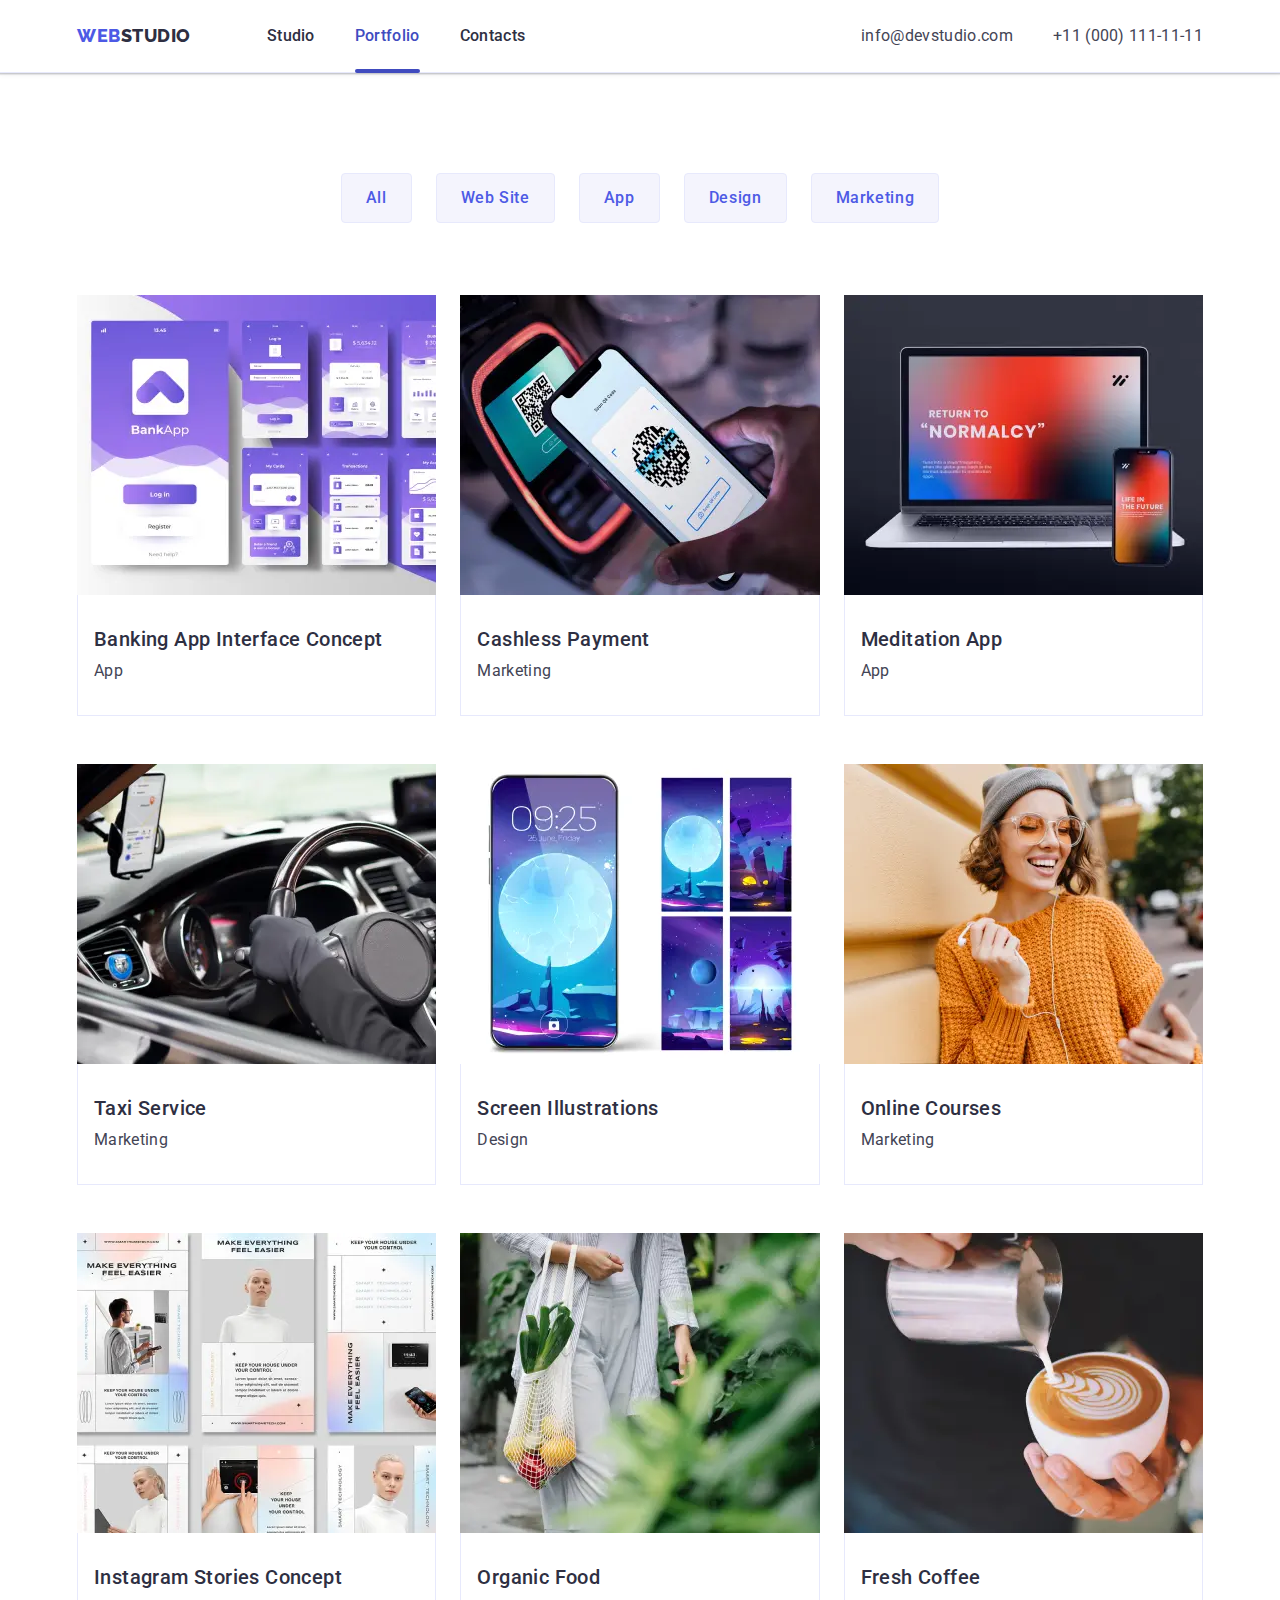
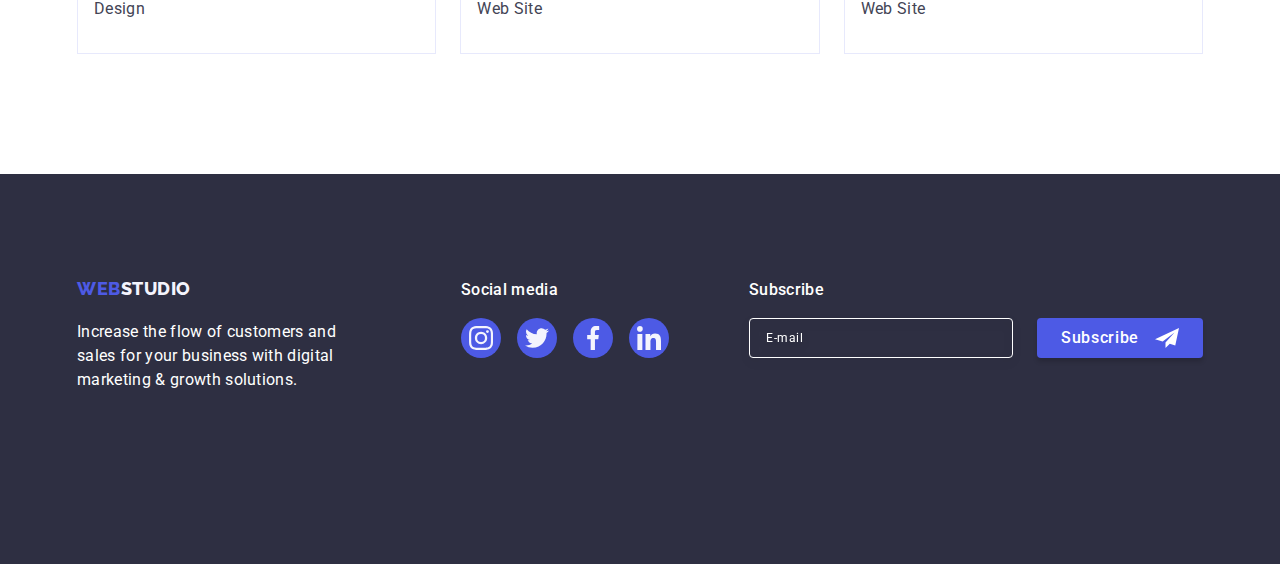
==== commit 315fea87: "Upd" ====
--- a/portfolio.html
+++ b/portfolio.html
@@ -26,10 +26,10 @@
           >
           <ul class="menu list">
             <li class="menu-item">
-              <a class="menu-link current-menu-link link" href="./index.html">Studio</a>
+              <a class="menu-link link" href="./index.html">Studio</a>
             </li>
             <li class="menu-item">
-              <a class="menu-link link" href="./portfolio.html">Portfolio</a>
+              <a class="menu-link current-menu-link link" href="./portfolio.html">Portfolio</a>
             </li>
             <li class="menu-item">
               <a class="menu-link link" href="">Contacts</a>
@@ -206,8 +206,7 @@
                     <img
                       src="./images/portfolio-images/portfolio-image-mobile-1.jpg"
                       alt="Banking App Interface Concept"
-                      width="360"
-                      height="300"
+                      sizes="(min-width: 1158px) 360px, (min-width: 768px) 356px, (max-width: 767px) 396px"
                     />
                   </picture>
                   <p class="overlay">
@@ -278,8 +277,7 @@
                     <img
                       src="./images/portfolio-images/portfolio-image-mobile-2.jpg"
                       alt="Cashless Payment"
-                      width="360"
-                      height="300"
+                      sizes="(min-width: 1158px) 360px, (min-width: 768px) 356px, (max-width: 767px) 396px"
                     />
                   </picture>
                   <p class="overlay">
@@ -350,8 +348,7 @@
                     <img
                       src="./images/portfolio-images/portfolio-image-mobile-3.jpg"
                       alt="Meditation App"
-                      width="360"
-                      height="300"
+                      sizes="(min-width: 1158px) 360px, (min-width: 768px) 356px, (max-width: 767px) 396px"
                     />
                   </picture>
                   <p class="overlay">
@@ -422,8 +419,7 @@
                     <img
                       src="./images/portfolio-images/portfolio-image-mobile-4.jpg"
                       alt="Taxi Service"
-                      width="360"
-                      height="300"
+                      sizes="(min-width: 1158px) 360px, (min-width: 768px) 356px, (max-width: 767px) 396px"
                     />
                   </picture>
                   <p class="overlay">
@@ -494,8 +490,7 @@
                     <img
                       src="./images/portfolio-images/portfolio-image-mobile-5.jpg"
                       alt="Screen Illustrations"
-                      width="360"
-                      height="300"
+                      sizes="(min-width: 1158px) 360px, (min-width: 768px) 356px, (max-width: 767px) 396px"
                     />
                   </picture>
                   <p class="overlay">
@@ -566,8 +561,7 @@
                     <img
                       src="./images/portfolio-images/portfolio-image-mobile-6.jpg"
                       alt="Online Courses"
-                      width="360"
-                      height="300"
+                      sizes="(min-width: 1158px) 360px, (min-width: 768px) 356px, (max-width: 767px) 396px"
                     />
                   </picture>
                   <p class="overlay">
@@ -638,8 +632,7 @@
                     <img
                       src="./images/portfolio-images/portfolio-image-mobile-7.jpg"
                       alt="Instagram Stories Concept"
-                      width="360"
-                      height="300"
+                      sizes="(min-width: 1158px) 360px, (min-width: 768px) 356px, (max-width: 767px) 396px"
                     />
                   </picture>
                   <p class="overlay">
@@ -710,8 +703,7 @@
                     <img
                       src="./images/portfolio-images/portfolio-image-mobile-8.jpg"
                       alt="Organic Food"
-                      width="360"
-                      height="300"
+                      sizes="(min-width: 1158px) 360px, (min-width: 768px) 356px, (max-width: 767px) 396px"
                     />
                   </picture>
                   <p class="overlay">
@@ -782,8 +774,7 @@
                     <img
                       src="./images/portfolio-images/portfolio-image-mobile-9.jpg"
                       alt="Fresh Coffee"
-                      width="360"
-                      height="300"
+                      sizes="(min-width: 1158px) 360px, (min-width: 768px) 356px, (max-width: 767px) 396px"
                     />
                   </picture>
                   <p class="overlay">
--- a/css/styles.css
+++ b/css/styles.css
@@ -609,7 +609,7 @@
     flex-wrap: wrap;
     row-gap: 64px;
     column-gap: 24px;
-     justify-content: center;
+    justify-content: center;
   }
  }
 @media screen and (min-width: 1158px) {
@@ -619,7 +619,7 @@
   gap: 24px;
 }
 .team-list-item {
-  width: calc((100%-72px) / 4);
+  width: calc((100% - 72px) / 4);
 }
 .social-media-link:hover,
 .social-media-link:focus {
@@ -953,6 +953,15 @@
   .portfolio-section {
   padding: 64px 0 96px;
 }
+.portfolio-list {
+    display: flex;
+    flex-wrap: wrap;
+    row-gap: 72px;
+    column-gap: 24px;
+}
+.portfolio-list-item {
+  width: calc((100% - 24px) / 2);
+}
 }
 @media screen and (min-width: 1158px) {
   .portfolio-section {
@@ -963,6 +972,9 @@
   flex-wrap: wrap;
   column-gap: 24px;
   row-gap: 48px;
+}
+.portfolio-list-item {
+  width: calc((100% - 48px) / 3);
 }
 .portfolio-img-wrapper {
   position: relative;
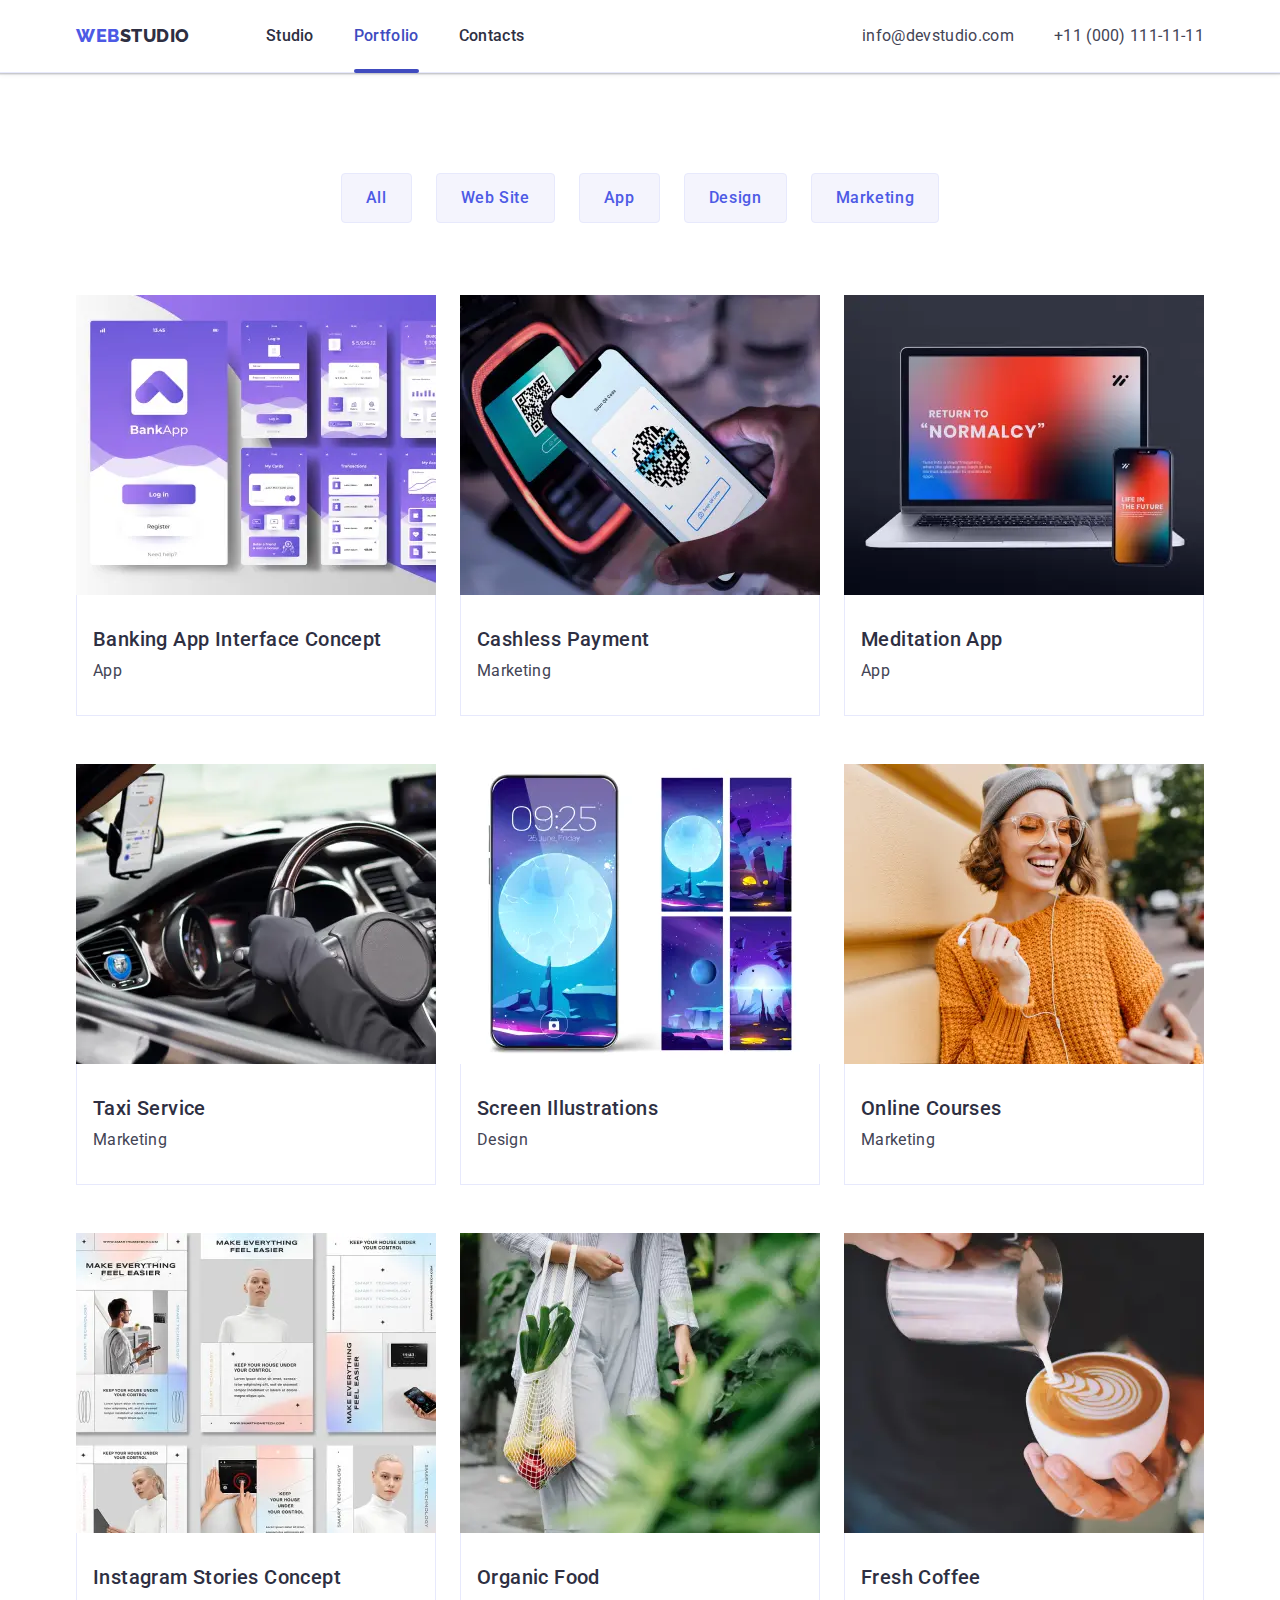
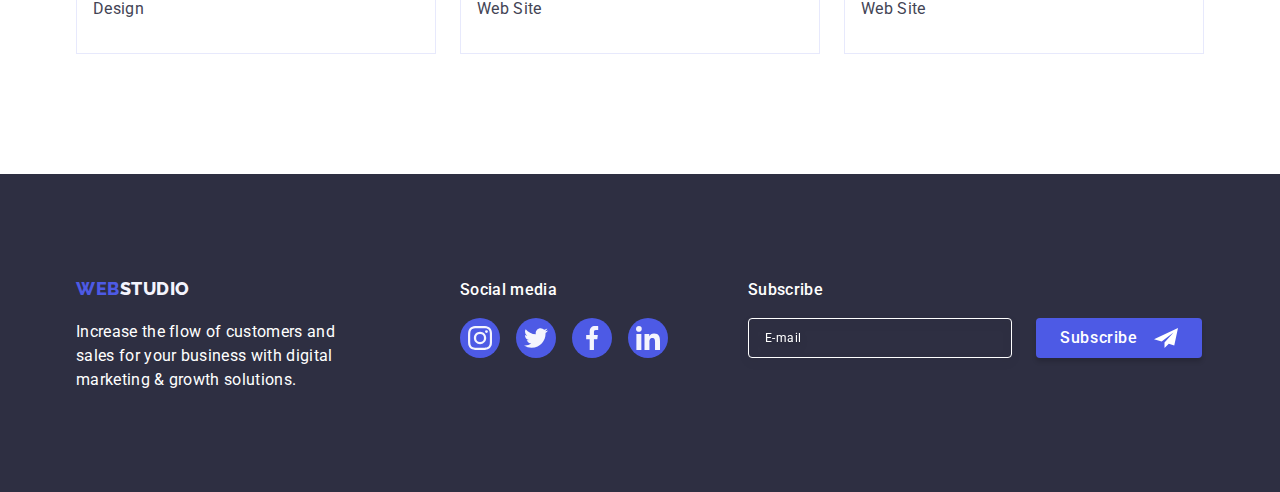
==== commit 2ff901f7: "Update portfolio.html" ====
--- a/portfolio.html
+++ b/portfolio.html
@@ -74,66 +74,68 @@
               <a class="mobile-menu-link link" href="">Contacts</a>
             </li>
           </ul>
-          <ul class="mobile-adress-list list">
-            <li>
-              <a class="mobile-adress-link mobile-adress-link-tel link" href="tel:+110001111111"
-                >+11 (000) 111-11-11</a
-              >
-            </li>
-            <li>
-              <a
-                class="mobile-adress-link mobile-adress-link-email link"
-                href="mailto:info@devstudio.com"
-                >info@devstudio.com</a
-              >
-            </li>
-          </ul>
-          <ul class="social-media-list-mobile list">
-            <li class="social-media-list-mobile-item">
-              <a href="" class="social-media-link-mobile link"
-                ><svg
-                  class="social-media-icon-mobile"
-                  aria-label="instagram icon"
-                  width="24"
-                  height="24"
+          <div class="mobile-menu-bottom">
+            <ul class="mobile-adress-list list">
+              <li>
+                <a class="mobile-adress-link mobile-adress-link-tel link" href="tel:+110001111111"
+                  >+11 (000) 111-11-11</a
                 >
-                  <use href="./images/icons.svg#icon-instagram-icon"></use></svg
-              ></a>
-            </li>
-            <li class="social-media-list-mobile-item">
-              <a href="" class="social-media-link-mobile link"
-                ><svg
-                  class="social-media-icon-mobile"
-                  aria-label="twitter icon"
-                  width="24"
-                  height="24"
+              </li>
+              <li>
+                <a
+                  class="mobile-adress-link mobile-adress-link-email link"
+                  href="mailto:info@devstudio.com"
+                  >info@devstudio.com</a
                 >
-                  <use href="./images/icons.svg#icon-twitter-icon"></use></svg
-              ></a>
-            </li>
-            <li class="social-media-list-mobile-item">
-              <a href="" class="social-media-link-mobile link"
-                ><svg
-                  class="social-media-icon-mobile"
-                  aria-label="facebook icon"
-                  width="24"
-                  height="24"
-                >
-                  <use href="./images/icons.svg#icon-facebook-icon"></use></svg
-              ></a>
-            </li>
-            <li class="social-media-list-mobile-item">
-              <a href="" class="social-media-link-mobile link"
-                ><svg
-                  class="social-media-icon-mobile"
-                  aria-label="linkedin icon"
-                  width="24"
-                  height="24"
-                >
-                  <use href="./images/icons.svg#icon-linkedin-icon"></use></svg
-              ></a>
-            </li>
-          </ul>
+              </li>
+            </ul>
+            <ul class="social-media-list-mobile list">
+              <li class="social-media-list-mobile-item">
+                <a href="" class="social-media-link-mobile link"
+                  ><svg
+                    class="social-media-icon-mobile"
+                    aria-label="instagram icon"
+                    width="24"
+                    height="24"
+                  >
+                    <use href="./images/icons.svg#icon-instagram-icon"></use></svg
+                ></a>
+              </li>
+              <li class="social-media-list-mobile-item">
+                <a href="" class="social-media-link-mobile link"
+                  ><svg
+                    class="social-media-icon-mobile"
+                    aria-label="twitter icon"
+                    width="24"
+                    height="24"
+                  >
+                    <use href="./images/icons.svg#icon-twitter-icon"></use></svg
+                ></a>
+              </li>
+              <li class="social-media-list-mobile-item">
+                <a href="" class="social-media-link-mobile link"
+                  ><svg
+                    class="social-media-icon-mobile"
+                    aria-label="facebook icon"
+                    width="24"
+                    height="24"
+                  >
+                    <use href="./images/icons.svg#icon-facebook-icon"></use></svg
+                ></a>
+              </li>
+              <li class="social-media-list-mobile-item">
+                <a href="" class="social-media-link-mobile link"
+                  ><svg
+                    class="social-media-icon-mobile"
+                    aria-label="linkedin icon"
+                    width="24"
+                    height="24"
+                  >
+                    <use href="./images/icons.svg#icon-linkedin-icon"></use></svg
+                ></a>
+              </li>
+            </ul>
+          </div>
         </div>
       </div>
     </header>
@@ -206,7 +208,6 @@
                     <img
                       src="./images/portfolio-images/portfolio-image-mobile-1.jpg"
                       alt="Banking App Interface Concept"
-                      sizes="(min-width: 1158px) 360px, (min-width: 768px) 356px, (max-width: 767px) 396px"
                     />
                   </picture>
                   <p class="overlay">
@@ -277,7 +278,6 @@
                     <img
                       src="./images/portfolio-images/portfolio-image-mobile-2.jpg"
                       alt="Cashless Payment"
-                      sizes="(min-width: 1158px) 360px, (min-width: 768px) 356px, (max-width: 767px) 396px"
                     />
                   </picture>
                   <p class="overlay">
@@ -348,7 +348,6 @@
                     <img
                       src="./images/portfolio-images/portfolio-image-mobile-3.jpg"
                       alt="Meditation App"
-                      sizes="(min-width: 1158px) 360px, (min-width: 768px) 356px, (max-width: 767px) 396px"
                     />
                   </picture>
                   <p class="overlay">
@@ -419,7 +418,6 @@
                     <img
                       src="./images/portfolio-images/portfolio-image-mobile-4.jpg"
                       alt="Taxi Service"
-                      sizes="(min-width: 1158px) 360px, (min-width: 768px) 356px, (max-width: 767px) 396px"
                     />
                   </picture>
                   <p class="overlay">
@@ -490,7 +488,6 @@
                     <img
                       src="./images/portfolio-images/portfolio-image-mobile-5.jpg"
                       alt="Screen Illustrations"
-                      sizes="(min-width: 1158px) 360px, (min-width: 768px) 356px, (max-width: 767px) 396px"
                     />
                   </picture>
                   <p class="overlay">
@@ -561,7 +558,6 @@
                     <img
                       src="./images/portfolio-images/portfolio-image-mobile-6.jpg"
                       alt="Online Courses"
-                      sizes="(min-width: 1158px) 360px, (min-width: 768px) 356px, (max-width: 767px) 396px"
                     />
                   </picture>
                   <p class="overlay">
@@ -632,7 +628,6 @@
                     <img
                       src="./images/portfolio-images/portfolio-image-mobile-7.jpg"
                       alt="Instagram Stories Concept"
-                      sizes="(min-width: 1158px) 360px, (min-width: 768px) 356px, (max-width: 767px) 396px"
                     />
                   </picture>
                   <p class="overlay">
@@ -703,7 +698,6 @@
                     <img
                       src="./images/portfolio-images/portfolio-image-mobile-8.jpg"
                       alt="Organic Food"
-                      sizes="(min-width: 1158px) 360px, (min-width: 768px) 356px, (max-width: 767px) 396px"
                     />
                   </picture>
                   <p class="overlay">
@@ -774,7 +768,6 @@
                     <img
                       src="./images/portfolio-images/portfolio-image-mobile-9.jpg"
                       alt="Fresh Coffee"
-                      sizes="(min-width: 1158px) 360px, (min-width: 768px) 356px, (max-width: 767px) 396px"
                     />
                   </picture>
                   <p class="overlay">
--- a/css/styles.css
+++ b/css/styles.css
@@ -69,18 +69,19 @@
 @media screen and (min-width: 1158px) {
   .container {
     width: 1158px;
-  }
-}
-
- .section { 
+    padding: 0 15px;
+  }
+}
+
+.section {
   padding-top: 96px;
   padding-bottom: 96px;
 }
 
 @media screen and (min-width: 1158px) {
   .section {
-  padding-top: 120px;
-  padding-bottom: 120px;
+    padding-top: 120px;
+    padding-bottom: 120px;
   }
 }
 
@@ -137,8 +138,8 @@
     display: none;
   }
   .page-header {
-  padding-top: 24px;
-  padding-bottom: 22px;
+    padding-top: 24px;
+    padding-bottom: 22px;
   }
   .mobile-menu-open-btn {
     border: none;
@@ -166,9 +167,11 @@
     pointer-events: auto;
   }
   .mobile-menu-container {
+    display: flex;
+    flex-direction: column;
+    justify-content: space-between;
     position: relative;
-    padding-top: 80px;
-    padding-left: 40px;
+    height: 100%;
   }
   .mobile-menu-close-btn {
     position: absolute;
@@ -180,8 +183,8 @@
     width: 24px;
     height: 24px;
     background-color: var(--portfolio-btn-color);
-  border: 1px solid var(--secondary-text-color-theme-dark);
-  border-radius: 50%;
+    border: 1px solid var(--secondary-text-color-theme-dark);
+    border-radius: 50%;
     padding: 0;
   }
   .mobile-menu-list {
@@ -190,7 +193,11 @@
     align-items: flex-start;
     padding: 0px;
     gap: 40px;
-    margin-bottom: 284px;
+    padding-top: 80px;
+    padding-left: 40px;
+  }
+  .mobile-adress-list {
+    padding-bottom: 48px;
   }
   .mobile-menu-link {
     font-family: var(--main-font-family);
@@ -203,6 +210,9 @@
   }
   .current-menu-link {
     color: var(--accent-color);
+  }
+  .mobile-menu-bottom {
+    margin-bottom: 40px;
   }
   .mobile-adress-link-tel {
     font-family: var(--main-font-family);
@@ -213,7 +223,8 @@
     letter-spacing: 0.02em;
     text-transform: capitalize;
     color: var(--primary-color);
-    padding-bottom: 40px;
+    margin-bottom: 40px;
+    padding-left: 40px;
   }
   .mobile-adress-link-email {
     font-family: var(--main-font-family);
@@ -223,114 +234,121 @@
     line-height: 1.2;
     letter-spacing: 0.02em;
     color: var(--primary-text-color-theme-dark);
-    padding-bottom: 48px;
+    padding-left: 40px;
   }
   .social-media-list-mobile {
-  display: flex;
-  gap: 56px;
-}
-.social-media-link-mobile {
-  display: flex;
-  justify-content: center;
-  align-items: center;
-  width: 40px;
-  height: 40px;
-  border-radius: 50%;
-  background-color: var(--primary-color);
-  transition: background-color 250ms cubic-bezier(0.4, 0, 0.2, 1);
-}
-.social-media-icon-mobile {
-  fill: var(--secondary-text-color-theme-light);
-}
+    display: flex;
+    gap: 56px;
+    padding-left: 40px;
+  }
+  .social-media-list-mobile-item {
+    width: calc((100% - 224px) / 4);
+  }
+  .social-media-link-mobile {
+    display: flex;
+    justify-content: center;
+    align-items: center;
+    width: 40px;
+    height: 40px;
+    border-radius: 50%;
+    background-color: var(--primary-color);
+    transition: background-color 250ms cubic-bezier(0.4, 0, 0.2, 1);
+  }
+  .social-media-icon-mobile {
+    fill: var(--secondary-text-color-theme-light);
+  }
 }
 @media screen and (min-width: 768px) {
-.mobile-menu {
-  display: none;
-}
-.mobile-menu-open-btn {
+  .mobile-menu {
     display: none;
   }
+  .mobile-menu-open-btn {
+    display: none;
+  }
   .page-navigation {
-  display: flex;
-  align-items: center;
+    display: flex;
+    align-items: center;
   }
   .menu {
-  display: flex;
-  gap: 40px;
-}
-.header-logo {
-  margin-right: 120px;
-}
-.menu-link {
-  font-family: var(--main-font-family);
-  font-weight: 500;
-  font-size: 16px;
-  line-height: 1.5;
-  letter-spacing: 0.02em;
-  padding: 24px 0;
-  display: block;
-  color: var(--secondary-text-color-theme-dark);
-  transition: color 250ms cubic-bezier(0.4, 0, 0.2, 1);
-}
-.menu-link:hover,
-.menu-link:focus {
-  color: var(--accent-color);
-}
-.current-menu-link {
-  position: relative;
-  color: var(--accent-color);
-}
-.current-menu-link::after {
-  content: '';
-  position: absolute;
-  display: block;
-  width: 100%;
-  height: 4px;
-  left: 0px;
-  bottom: -1px;
-  background: var(--accent-color);
-  border-radius: 2px;
-}
-.adress {
-  font-style: normal;
-  margin-left: auto;
-}
-.adress-link {
-  font-family: var(--main-font-family);
-  font-size: 12px;
-  display: block;
-  line-height: 1.17;
-  letter-spacing: 0.04em;
-  color: var(--primary-text-color-theme-dark);
-  transition: color 250ms cubic-bezier(0.4, 0, 0.2, 1);
-}
-.adress-link:hover,
-.adress-link:focus {
-  color: var(--accent-color);
-}
-.adress-link-email {
-  padding-bottom: 12px;
-}
+    display: flex;
+    gap: 40px;
+  }
+  .header-logo {
+    margin-right: 120px;
+  }
+  .menu-link {
+    font-family: var(--main-font-family);
+    font-weight: 500;
+    font-size: 16px;
+    line-height: 1.5;
+    letter-spacing: 0.02em;
+    padding: 24px 0;
+    display: block;
+    color: var(--secondary-text-color-theme-dark);
+    transition: color 250ms cubic-bezier(0.4, 0, 0.2, 1);
+  }
+  .menu-link:hover,
+  .menu-link:focus {
+    color: var(--accent-color);
+  }
+  .current-menu-link {
+    position: relative;
+    color: var(--accent-color);
+  }
+  .current-menu-link::after {
+    content: '';
+    position: absolute;
+    display: block;
+    width: 100%;
+    height: 4px;
+    left: 0px;
+    bottom: -1px;
+    background: var(--accent-color);
+    border-radius: 2px;
+  }
+  .adress {
+    font-style: normal;
+    margin-left: auto;
+  }
+  .adress-link {
+    font-family: var(--main-font-family);
+    font-size: 12px;
+    display: block;
+    line-height: 1.17;
+    letter-spacing: 0.04em;
+    color: var(--primary-text-color-theme-dark);
+    transition: color 250ms cubic-bezier(0.4, 0, 0.2, 1);
+  }
+  .adress-link:hover,
+  .adress-link:focus {
+    color: var(--accent-color);
+  }
+  .adress-link-email {
+    margin-bottom: 12px;
+  }
 }
 @media screen and (min-width: 1158px) {
   .adress-list {
-  display: flex;
-  gap: 40px;
-  align-items: center;
-}
-.header-logo {
-  margin-right: 76px;
-}
-.adress-link {
-  font-size: 16px;
-  line-height: 1.5;
-  letter-spacing: 0.02em;
-  display: inline;
-}
+    display: flex;
+    gap: 40px;
+    align-items: center;
+  }
+  .header-logo {
+    margin-right: 76px;
+  }
+  .adress-link {
+    font-size: 16px;
+    line-height: 1.5;
+    letter-spacing: 0.02em;
+    display: inline;
+  }
+  .adress-link-email {
+    padding-bottom: 0px;
+  }
 }
 /* MAIN */
 /* HERO */
- .hero {
+.hero {
   background-color: var(--secondary-text-color-theme-dark);
   background-image: linear-gradient(rgba(46, 47, 66, 0.7), rgba(46, 47, 66, 0.7)),
     url(../images/hero/mobile-bg.jpg);
@@ -369,80 +387,91 @@
   screen and (min-resolution: 192dpi) and (max-width: 767px),
   screen and (min-resolution: 2dppx) and (max-width: 767px) {
   .hero {
-    background-image: linear-gradient(rgba(46, 47, 66, 0.7), rgba(46, 47, 66, 0.7)), url(../images/hero/mobile-bg@2x.jpg);
+    background-image: linear-gradient(rgba(46, 47, 66, 0.7), rgba(46, 47, 66, 0.7)),
+      url(../images/hero/mobile-bg@2x.jpg);
   }
 }
 @media screen and (min-width: 768px) {
   .hero {
-    background-image: linear-gradient(rgba(46, 47, 66, 0.7), rgba(46, 47, 66, 0.7)), url(../images/hero/tablet-bg.jpg);
+    background-image: linear-gradient(rgba(46, 47, 66, 0.7), rgba(46, 47, 66, 0.7)),
+      url(../images/hero/tablet-bg.jpg);
   }
 }
 @media screen and (min-device-pixel-ratio: 2) and (min-width: 768px),
   screen and (min-resolution: 192dpi) and (min-width: 768px),
   screen and (min-resolution: 2dppx) and (min-width: 768px) {
   .hero {
-    background-image: linear-gradient(rgba(46, 47, 66, 0.7), rgba(46, 47, 66, 0.7)), url(../images/hero/tablet-bg@2x.jpg);
+    background-image: linear-gradient(rgba(46, 47, 66, 0.7), rgba(46, 47, 66, 0.7)),
+      url(../images/hero/tablet-bg@2x.jpg);
   }
 }
 @media screen and (min-width: 1200px) {
   .hero {
-    background-image: linear-gradient(rgba(46, 47, 66, 0.7), rgba(46, 47, 66, 0.7)), url(../images/hero/desctop-bg.jpg);
+    background-image: linear-gradient(rgba(46, 47, 66, 0.7), rgba(46, 47, 66, 0.7)),
+      url(../images/hero/desctop-bg.jpg);
   }
 }
 @media screen and (min-device-pixel-ratio: 2) and (min-width: 1200px),
   screen and (min-resolution: 192dpi) and (min-width: 1200px),
   screen and (min-resolution: 2dppx) and (min-width: 1200px) {
   .hero {
-    background-image: linear-gradient(rgba(46, 47, 66, 0.7), rgba(46, 47, 66, 0.7)), url(../images/hero/desctop-bg@2x.jpg);
+    background-image: linear-gradient(rgba(46, 47, 66, 0.7), rgba(46, 47, 66, 0.7)),
+      url(../images/hero/desctop-bg@2x.jpg);
   }
 }
 @media screen and (max-width: 767px) {
-.hero-header {
-  margin-left: auto;
-  margin-right: auto;
-  margin-bottom: 72px;
-  max-width: 320px;
-  font-family: var(--main-font-family);
-  font-weight: 700;
-  font-size: 36px;
-  line-height: 1.11;
-  text-align: center;
-  letter-spacing: 0.02em;
-  text-transform: capitalize;
-  color: var(--primary-text-color-theme-light);
-}
+  .hero-header {
+    margin-left: auto;
+    margin-right: auto;
+    margin-bottom: 72px;
+    max-width: 320px;
+    font-family: var(--main-font-family);
+    font-weight: 700;
+    font-size: 36px;
+    line-height: 1.11;
+    text-align: center;
+    letter-spacing: 0.02em;
+    text-transform: capitalize;
+    color: var(--primary-text-color-theme-light);
+  }
 }
 @media screen and (min-width: 768px) {
- .hero-header {
-  margin-left: auto;
-  margin-right: auto;
-  margin-bottom: 48px;
-  max-width: 496px;
-  font-family: var(--main-font-family);
-  font-weight: 700;
-  font-size: 56px;
-  line-height: 1.07;
-  text-align: center;
-  letter-spacing: 0.02em;
-  color: var(--primary-text-color-theme-light);
-} 
+  .hero-header {
+    margin-left: auto;
+    margin-right: auto;
+    margin-bottom: 48px;
+    max-width: 496px;
+    font-family: var(--main-font-family);
+    font-weight: 700;
+    font-size: 56px;
+    line-height: 1.07;
+    text-align: center;
+    letter-spacing: 0.02em;
+    color: var(--primary-text-color-theme-light);
+  }
 }
 @media screen and (min-width: 768px) and (max-width: 1157px) {
   .hero-header {
     margin-bottom: 36px;
   }
 }
+@media screen and (min-width: 1158px) {
+  .hero {
+    padding-top: 188px;
+    padding-bottom: 188px;
+  }
+}
 /* SECOND SECTION */
 .second-section {
   padding-top: 0;
 }
 @media screen and (max-width: 767px) {
   .values-list {
-  display: flex;
-  flex-direction: column;
-  align-items: flex-start;
-  padding: 0px;
-  gap: 8px;
+    display: flex;
+    flex-direction: column;
+    align-items: flex-start;
+    padding: 0px;
+    gap: 8px;
   }
 }
 @media screen and (max-width: 1157px) {
@@ -450,74 +479,77 @@
     display: none;
   }
   .values-list {
-  display: flex;
-  flex-wrap: wrap;
-  column-gap: 24px;
-  row-gap: 72px;
+    display: flex;
+    flex-wrap: wrap;
+    column-gap: 24px;
+    row-gap: 72px;
   }
   .values-list-header {
-  font-family: var(--main-font-family);
-  font-weight: 700;
-  font-size: 36px;
-  line-height: 1.11;
-  text-align: center;
-  letter-spacing: 0.02em;
-  margin-bottom: 8px;
-  color: var(--secondary-text-color-theme-dark);
-}
-.values-list-text {
-  font-family: var(--main-font-family);
-  font-weight: 500;
-  font-size: 16px;
-  line-height: 1.5;
-  letter-spacing: 0.02em;
-  max-width: 396px;
-  color: var(--primary-text-color-theme-dark);
-}
+    font-family: var(--main-font-family);
+    font-weight: 700;
+    font-size: 36px;
+    line-height: 1.11;
+    text-align: center;
+    letter-spacing: 0.02em;
+    margin-bottom: 8px;
+    color: var(--secondary-text-color-theme-dark);
+  }
+  .values-list-text {
+    font-family: var(--main-font-family);
+    font-weight: 500;
+    font-size: 16px;
+    line-height: 1.5;
+    letter-spacing: 0.02em;
+    max-width: 396px;
+    color: var(--primary-text-color-theme-dark);
+  }
 }
 @media screen and (min-width: 768px) {
   .values-list-item {
-  width: calc((100% - 24px) / 2);
-}
+    width: calc((100% - 24px) / 2);
+  }
+  .values-list-header {
+    text-align: left;
+  }
 }
 @media screen and (min-width: 1158px) {
   .values-list {
     display: flex;
-  gap: 24px;
-  }
-   .values-list-header { 
-  font-family: var(--main-font-family);
-  font-weight: 500;
-  font-size: 20px;
-  line-height: 1.2;
-  letter-spacing: 0.02em;
-  margin-bottom: 8px;
-  color: var(--secondary-text-color-theme-dark);
-}
-.values-list-item {
-  width: calc((100% - 72px) / 4);
-}
-.values-container {
-  content: '';
-  display: flex;
-  justify-content: center;
-  align-items: center;
-  width: 264px;
-  height: 112px;
-  border-radius: 4px;
-  margin-bottom: 8px;
-  background-color: var(--secondary-text-color-theme-light);
-}
-.values-list-text {
-  font-family: var(--main-font-family);
-  font-size: 16px;
-  line-height: 1.5;
-  letter-spacing: 0.02em;
-  color: var(--primary-text-color-theme-dark);
-}
+    gap: 24px;
+  }
+  .values-list-header {
+    font-family: var(--main-font-family);
+    font-weight: 500;
+    font-size: 20px;
+    line-height: 1.2;
+    letter-spacing: 0.02em;
+    margin-bottom: 8px;
+    color: var(--secondary-text-color-theme-dark);
+  }
+  .values-list-item {
+    width: calc((100% - 72px) / 4);
+  }
+  .values-container {
+    content: '';
+    display: flex;
+    justify-content: center;
+    align-items: center;
+    width: 264px;
+    height: 112px;
+    border-radius: 4px;
+    margin-bottom: 8px;
+    background-color: var(--secondary-text-color-theme-light);
+  }
+  .values-list-text {
+    font-family: var(--main-font-family);
+    font-size: 16px;
+    line-height: 1.5;
+    letter-spacing: 0.02em;
+    color: var(--primary-text-color-theme-dark);
+  }
 }
 /* THIRD SECTION */
-.secondary-header { 
+.secondary-header {
   margin-bottom: 72px;
   font-family: var(--main-font-family);
   font-weight: 700;
@@ -534,13 +566,13 @@
   }
 }
 @media screen and (min-width: 1158px) {
-.third-section {
-  padding-top: 0px;
-}
- .jobs-list {
-  display: flex;
-  gap: 24px;
-}
+  .third-section {
+    padding-top: 0px;
+  }
+  .jobs-list {
+    display: flex;
+    gap: 24px;
+  }
 }
 /* TEAM SECTION */
 .team {
@@ -595,14 +627,17 @@
 }
 @media screen and (max-width: 767px) {
   .team-list {
-  display: flex;
-  flex-direction: column;
-  align-items: center;
-  padding: 0px;
-  gap: 72px;
+    display: flex;
+    flex-direction: column;
+    align-items: center;
+    padding: 0px;
+    gap: 72px;
   }
 }
 @media screen and (min-width: 768px) {
+  .team-container {
+    width: 584px;
+  }
   .team-list {
     display: flex;
     flex-direction: row;
@@ -611,20 +646,23 @@
     column-gap: 24px;
     justify-content: center;
   }
- }
+}
 @media screen and (min-width: 1158px) {
+  .team-container {
+    width: 1158px;
+  }
   .team-list {
-  display: flex;
-  flex-wrap: nowrap;
-  gap: 24px;
-}
-.team-list-item {
-  width: calc((100% - 72px) / 4);
-}
-.social-media-link:hover,
-.social-media-link:focus {
-  background-color: var(--accent-color);
-}
+    display: flex;
+    flex-wrap: nowrap;
+    gap: 24px;
+  }
+  .team-list-item {
+    width: calc((100% - 72px) / 4);
+  }
+  .social-media-link:hover,
+  .social-media-link:focus {
+    background-color: var(--accent-color);
+  }
 }
 /* CUSTOMERS SECTION */
 .customer-link {
@@ -655,27 +693,33 @@
     flex-wrap: wrap;
     row-gap: 72px;
     column-gap: 16px;
-     justify-content: center;
+    justify-content: center;
   }
 }
 @media screen and (min-width: 768px) {
-.customers-list {
-  display: flex;
-  flex-wrap: wrap;
-  column-gap: 24px;
-  row-gap: 72px;
-  justify-content: center;
-}
+  .customers-container {
+    width: 584px;
+  }
+  .customers-list {
+    display: flex;
+    flex-wrap: wrap;
+    column-gap: 24px;
+    row-gap: 72px;
+    justify-content: center;
+  }
 }
 @media screen and (min-width: 1158px) {
-.customers-list {
-  display: flex;
-  gap: 24px;
-  justify-content: center;
-}
-.customers-list-item {
-  width: calc((100% - 120px) / 6);
-}
+  .customers-container {
+    width: 1158px;
+  }
+  .customers-list {
+    display: flex;
+    gap: 24px;
+    justify-content: center;
+  }
+  .customers-list-item {
+    width: calc((100% - 120px) / 6);
+  }
 }
 /* FOOTER */
 .footer-link {
@@ -788,6 +832,12 @@
   fill: var(--primary-text-color-theme-light);
 }
 @media screen and (max-width: 767px) {
+  .footer-center {
+    margin-bottom: 72px;
+  }
+  .footer-left-side {
+    margin-bottom: 72px;
+  }
   .footer-link {
     display: flex;
     justify-content: center;
@@ -796,7 +846,6 @@
   .footer-text {
     margin-left: auto;
     margin-right: auto;
-    margin-bottom: 72px;
   }
   .social-media-text {
     text-align: center;
@@ -806,7 +855,6 @@
     justify-content: center;
   }
   .subscribe-wrapper-text {
-    margin-top: 72px;
     text-align: center;
   }
   .email-form-input {
@@ -820,47 +868,53 @@
 }
 @media screen and (max-width: 1157px) {
   .footer {
-  background-color: var(--secondary-text-color-theme-dark);
-  padding-top: 96px;
-  padding-bottom: 96px;
-}
+    background-color: var(--secondary-text-color-theme-dark);
+    padding-top: 96px;
+    padding-bottom: 96px;
+  }
 }
 @media screen and (min-width: 768px) {
   .footer-container {
-  display: flex;
-  flex-wrap: wrap;
-  justify-content: center;
-}
-.footer-left-side {
-  margin-right: 24px;
-  margin-bottom: 72px;
-}
-.email-form {
-  display: flex;
-  column-gap: 24px;
-  align-content: stretch;
-}
+    width: 584px;
+  }
+  .footer-container {
+    display: flex;
+    flex-wrap: wrap;
+    column-gap: 24px;
+    row-gap: 72px;
+  }
+  .email-form {
+    display: flex;
+    column-gap: 24px;
+    align-content: stretch;
+  }
 }
 @media screen and (min-width: 1158px) {
+  .footer-container {
+    width: 1158px;
+    column-gap: 0px;
+    row-gap: 0px;
+  }
   .footer {
-  background-color: var(--secondary-text-color-theme-dark);
-  padding-top: 100px;
-  padding-bottom: 100px;
-}
-.footer-container {
-  display: flex;
-  flex-wrap: nowrap;
-  align-items: baseline;
-}
-.footer-left-side {
-  margin-right: 120px;
-}
-.footer-center {
-  margin-right: 80px;
-}
-.email-form {
-  display: flex;
-}
+    background-color: var(--secondary-text-color-theme-dark);
+    padding-top: 100px;
+    padding-bottom: 100px;
+  }
+  .footer-container {
+    display: flex;
+    flex-wrap: nowrap;
+    align-items: baseline;
+  }
+  .footer-left-side {
+    margin-right: 120px;
+    margin-bottom: 0;
+  }
+  .footer-center {
+    margin-right: 80px;
+  }
+  .email-form {
+    display: flex;
+  }
 }
 /* Portfolio */
 .filter-btn-list {
@@ -928,21 +982,21 @@
 }
 @media screen and (max-width: 767px) {
   .portfolio-section {
-  padding: 48px 0 48px;
-}
+    padding: 48px 0 48px;
+  }
   .filter-btn-list {
     flex-wrap: wrap;
     justify-content: flex-start;
     row-gap: 16px;
     column-gap: 24px;
-}
-.portfolio-list {
-  display: flex;
-  flex-direction: column;
-  align-items: flex-start;
-  padding: 0px;
-  gap: 48px;
-}
+  }
+  .portfolio-list {
+    display: flex;
+    flex-direction: column;
+    align-items: flex-start;
+    padding: 0px;
+    gap: 48px;
+  }
 }
 @media screen and (max-width: 1157px) {
   .overlay {
@@ -951,56 +1005,56 @@
 }
 @media screen and (min-width: 768px) {
   .portfolio-section {
-  padding: 64px 0 96px;
-}
-.portfolio-list {
+    padding: 64px 0 96px;
+  }
+  .portfolio-list {
     display: flex;
     flex-wrap: wrap;
     row-gap: 72px;
     column-gap: 24px;
-}
-.portfolio-list-item {
-  width: calc((100% - 24px) / 2);
-}
+  }
+  .portfolio-list-item {
+    width: calc((100% - 24px) / 2);
+  }
 }
 @media screen and (min-width: 1158px) {
   .portfolio-section {
-  padding: 100px 0 120px;
-}
-.portfolio-list {
-  display: flex;
-  flex-wrap: wrap;
-  column-gap: 24px;
-  row-gap: 48px;
-}
-.portfolio-list-item {
-  width: calc((100% - 48px) / 3);
-}
-.portfolio-img-wrapper {
-  position: relative;
-  overflow: hidden;
-}
-.overlay {
-  position: absolute;
-  top: 0;
-  left: 0;
-  width: 100%;
-  height: 100%;
-  padding: 40px 32px;
-  font-family: var(--main-font-family);
-  font-size: 16px;
-  line-height: 1.5;
-  letter-spacing: 0.02em;
-  background-color: var(--primary-color);
-  color: var(--secondary-text-color-theme-light);
-  overflow: auto;
-  transform: translateY(100%);
-  transition: transform 250ms cubic-bezier(0.4, 0, 0.2, 1);
-}
-.portfolio-link:hover .overlay,
-.portfolio-link:focus .overlay {
-  transform: translateY(0%);
-}
+    padding: 100px 0 120px;
+  }
+  .portfolio-list {
+    display: flex;
+    flex-wrap: wrap;
+    column-gap: 24px;
+    row-gap: 48px;
+  }
+  .portfolio-list-item {
+    width: calc((100% - 48px) / 3);
+  }
+  .portfolio-img-wrapper {
+    position: relative;
+    overflow: hidden;
+  }
+  .overlay {
+    position: absolute;
+    top: 0;
+    left: 0;
+    width: 100%;
+    height: 100%;
+    padding: 40px 32px;
+    font-family: var(--main-font-family);
+    font-size: 16px;
+    line-height: 1.5;
+    letter-spacing: 0.02em;
+    background-color: var(--primary-color);
+    color: var(--secondary-text-color-theme-light);
+    overflow: auto;
+    transform: translateY(100%);
+    transition: transform 250ms cubic-bezier(0.4, 0, 0.2, 1);
+  }
+  .portfolio-link:hover .overlay,
+  .portfolio-link:focus .overlay {
+    transform: translateY(0%);
+  }
 }
 /* MODAL WINDOW */
 .backdrop {
@@ -1111,7 +1165,7 @@
   left: 16px;
   transform: translateY(-50%);
   display: block;
-  fill: var(--secondary-text-color-theme-dark)
+  fill: var(--secondary-text-color-theme-dark);
   transition: fill 250ms cubic-bezier(0.4, 0, 0.2, 1);
 }
 .contact-form-input:focus + .contact-form-input-icon {
@@ -1197,3 +1251,8 @@
 .contact-form-submit:focus {
   background-color: var(--accent-color);
 }
+@media screen and (max-width: 427px) {
+  .modal {
+    max-width: 100%;
+  }
+}
